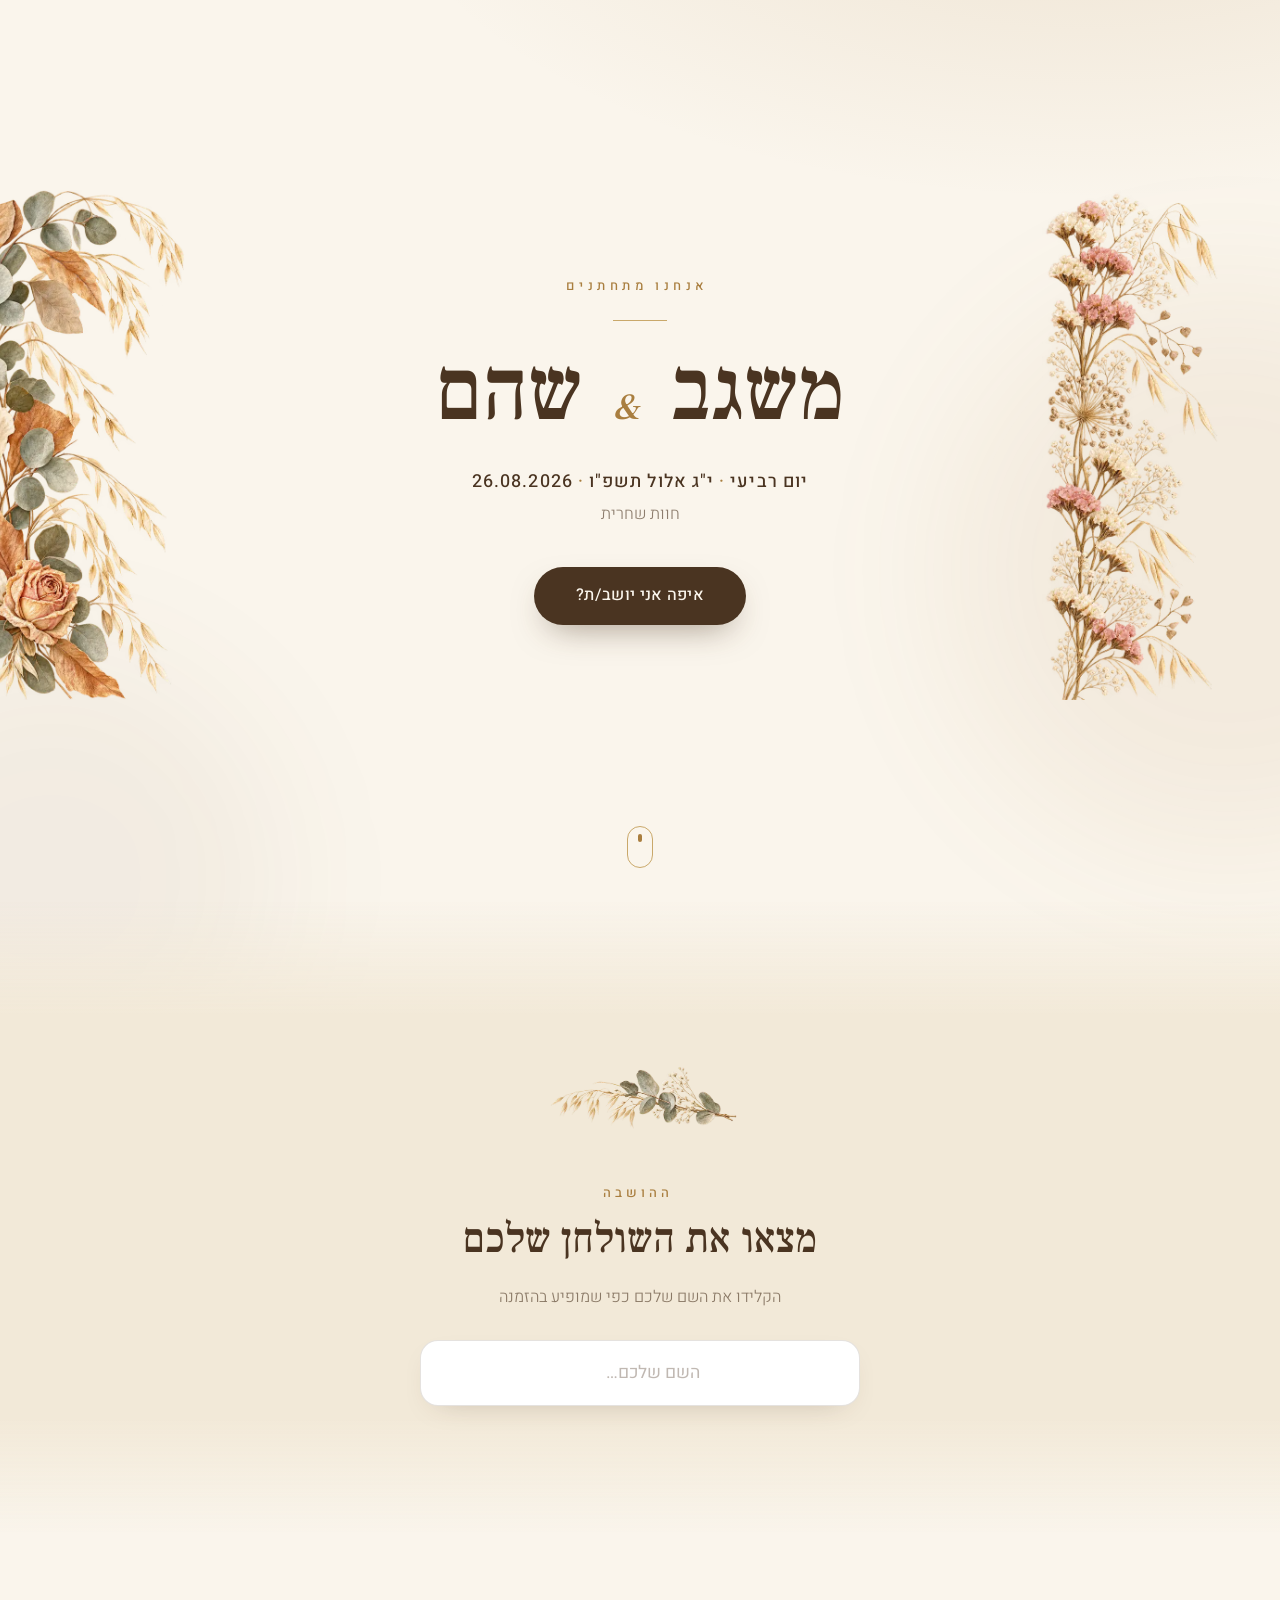
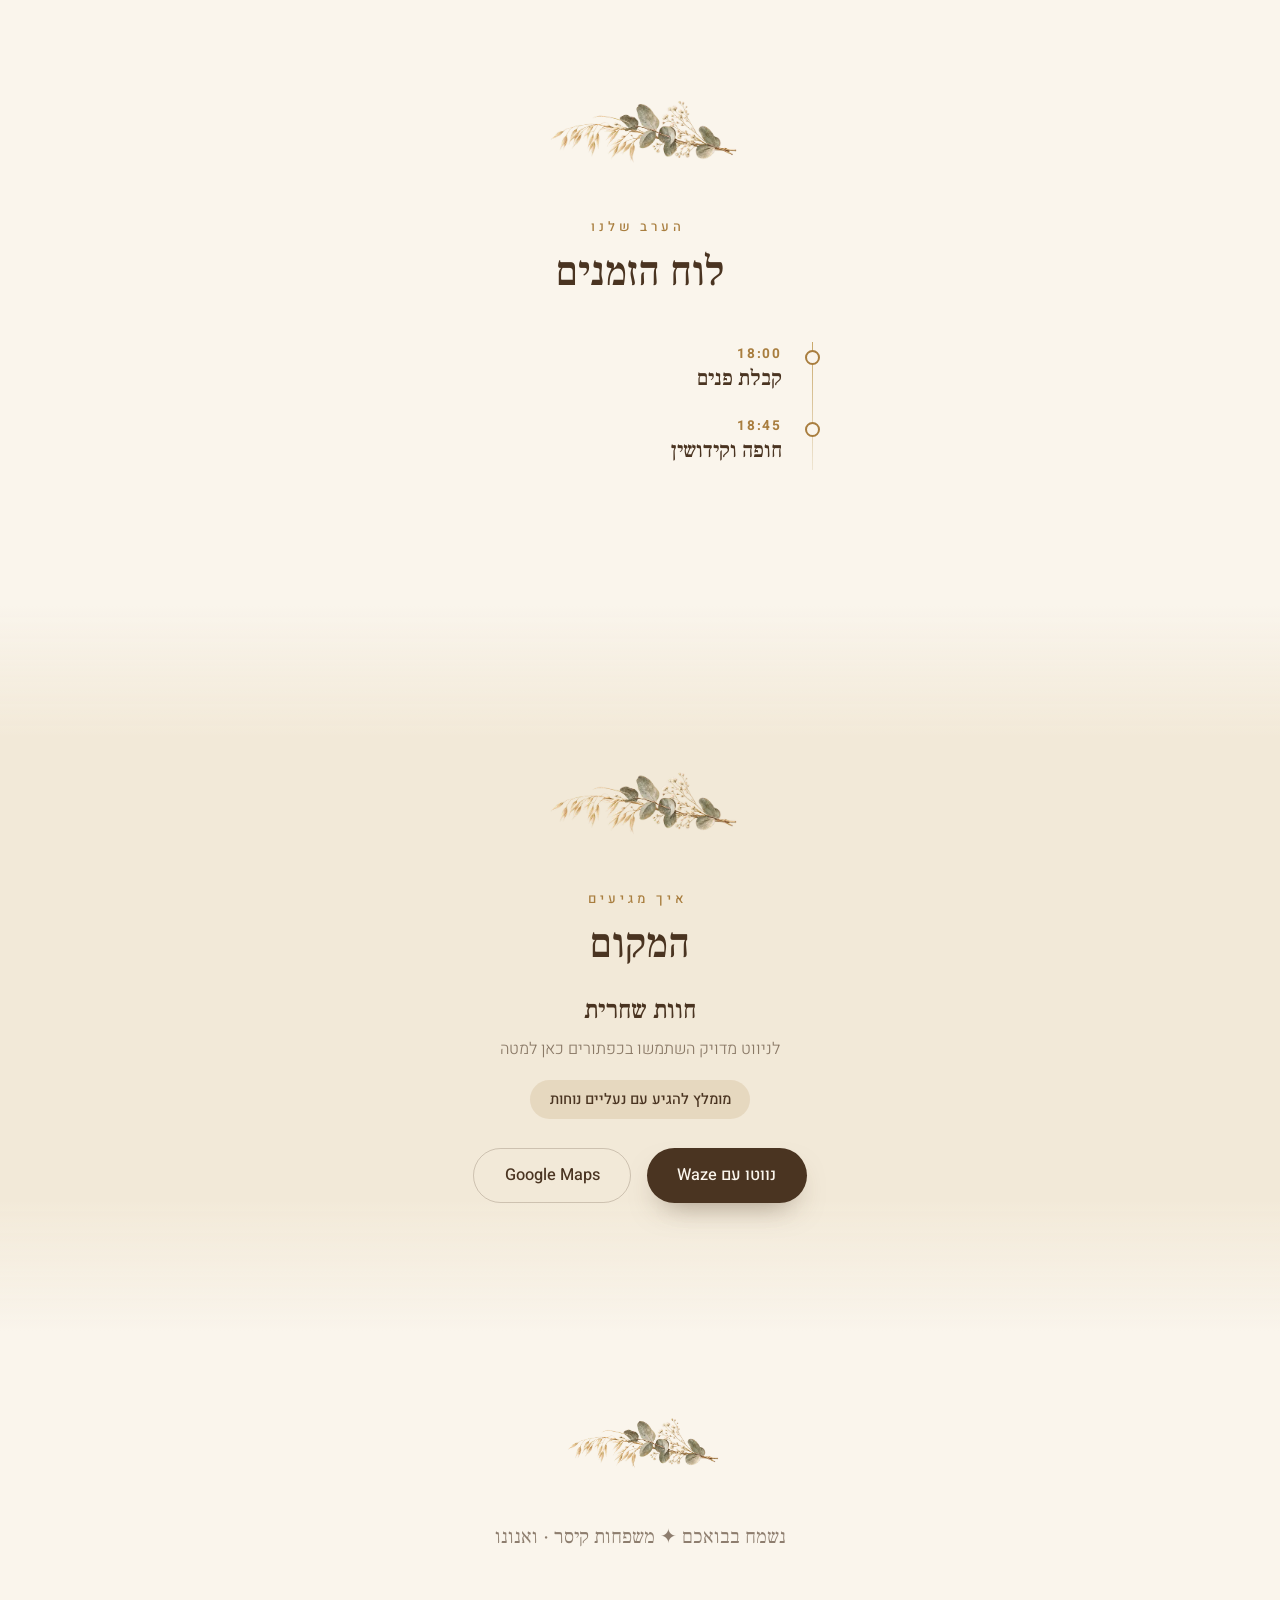
==== index.html @ 5991fcdd "real seating + zone reveal + morph transition + dropdown fix: index.html" ====
<!DOCTYPE html>
<html dir="rtl" lang="he">
<head>
  <meta charset="UTF-8" />
  <meta name="viewport" content="width=device-width, initial-scale=1.0" />
  <title>החתונה שלנו ✦ מצאו את השולחן שלכם</title>
  <meta name="description" content="כל פרטי האירוע — ואיפה אתם יושבים" />
  <meta name="robots" content="noindex" />
  <link rel="preconnect" href="https://fonts.googleapis.com" />
  <link rel="preconnect" href="https://fonts.gstatic.com" crossorigin />
  <link
    href="https://fonts.googleapis.com/css2?family=Frank+Ruhl+Libre:wght@400;500;700&family=Heebo:wght@300;400;500;700&display=swap"
    rel="stylesheet" />
  <link rel="stylesheet" href="styles.css?v=9" />
  <style>
    html, body { overflow-x: hidden; overflow-x: clip; }
    .flora{position:absolute;overflow:hidden;pointer-events:none;z-index:0;width:92px;height:390px;top:0;bottom:0;margin-top:auto;margin-bottom:auto}
    .flora--left{left:0}
    .flora--right{right:0}
    .flora img{position:absolute;top:0;width:250px;height:auto}
    .flora--left img{left:-30px}
    .flora--right img{left:0}
    @media(min-width:701px){
      .flora{width:238px;height:520px}
      
      .flora img{width:340px}
    }
  </style>
</head>
<body>

  <!-- ambient background ornaments -->
  <div class="bg-orn bg-orn--a" aria-hidden="true"></div>
  <div class="bg-orn bg-orn--b" aria-hidden="true"></div>

  <!-- ═══════════ HERO ═══════════ -->
  <header class="hero" id="hero">
    <div class="flora flora--left" aria-hidden="true"><img src="assets/side-left.webp" alt="" /></div>
    <div class="flora flora--right" aria-hidden="true"><img src="assets/side-right.webp" alt="" /></div>
    <p class="hero__overline reveal-load" data-stagger="0">אנחנו מתחתנים</p>
    <div class="hero__rule reveal-load" data-stagger="1" aria-hidden="true"></div>
    <h1 class="hero__names reveal-load" data-stagger="2">
      <span id="groom-name">—</span>
      <span class="hero__amp" aria-hidden="true">&amp;</span>
      <span id="bride-name">—</span>
    </h1>
    <p class="hero__date reveal-load" data-stagger="3" id="event-date">—</p>
    <p class="hero__venue-line reveal-load" data-stagger="4" id="hero-venue">—</p>
    <a class="hero__cta reveal-load" data-stagger="5" href="#finder">איפה אני יושב/ת?</a>
    <div class="hero__scroll reveal-load" data-stagger="6" aria-hidden="true">
      <span class="hero__scroll-dot"></span>
    </div>
  </header>

  <main>
    <!-- ═══════════ TABLE FINDER ═══════════ -->
    <section class="finder section" id="finder" aria-labelledby="finder-title">
      <div class="section__inner reveal">
        <img class="section__sprig" src="assets/sprig.webp" alt="" aria-hidden="true" />
        <p class="section__overline">ההושבה</p>
        <h2 class="section__title" id="finder-title">מצאו את השולחן שלכם</h2>
        <p class="finder__hint">הקלידו את השם שלכם כפי שמופיע בהזמנה</p>

        <div class="finder__box" id="finder-box">
          <div class="finder__input-wrap">
            <input
              id="guest-input"
              class="finder__input"
              type="text"
              inputmode="text"
              autocomplete="off"
              spellcheck="false"
              placeholder="השם שלכם…"
              aria-label="חיפוש שם אורח"
              aria-describedby="finder-title" />
            <button class="finder__clear" id="finder-clear" type="button" aria-label="נקו חיפוש" hidden>✕</button>
          </div>
          <ul class="finder__suggestions" id="suggestions" role="listbox" aria-label="הצעות"></ul>
        </div>

        <!-- result card -->
        <div class="result" id="result" hidden>
          <canvas class="result__confetti" id="confetti" aria-hidden="true"></canvas>
          <p class="result__greeting" id="result-name">—</p>
          <p class="result__label">השולחן שלכם</p>
          <p class="result__table" id="result-table">—</p>
          <p class="result__zone" id="result-zone">—</p>
          <button class="result__again" id="search-again" type="button">חיפוש נוסף</button>
        </div>

        <!-- no match card -->
        <div class="nomatch" id="nomatch" hidden>
          <p class="nomatch__title">לא מצאנו את השם 🤍</p>
          <p class="nomatch__text">
            נסו לבדוק את האיות, או פנו לעמדת הקבלה בכניסה — ישמחו לעזור לכם.
          </p>
          <button class="nomatch__again" id="nomatch-again" type="button">ננסה שוב</button>
        </div>
      </div>
    </section>

    <!-- ═══════════ SCHEDULE ═══════════ -->
    <section class="schedule section" id="schedule" aria-labelledby="schedule-title">
      <div class="section__inner reveal">
        <img class="section__sprig" src="assets/sprig.webp" alt="" aria-hidden="true" />
        <p class="section__overline">הערב שלנו</p>
        <h2 class="section__title" id="schedule-title">לוח הזמנים</h2>
        <ol class="timeline" id="timeline"><!-- filled by app.js --></ol>
      </div>
    </section>

    <!-- ═══════════ VENUE ═══════════ -->
    <section class="venue section" id="venue" aria-labelledby="venue-title">
      <div class="section__inner reveal">
        <img class="section__sprig" src="assets/sprig.webp" alt="" aria-hidden="true" />
        <p class="section__overline">איך מגיעים</p>
        <h2 class="section__title" id="venue-title">המקום</h2>
        <p class="venue__name" id="venue-name">—</p>
        <p class="venue__address" id="venue-address">—</p>
        <p class="venue__note" id="venue-note" hidden>—</p>
        <div class="venue__nav">
          <a class="venue__btn venue__btn--waze" id="waze-link" href="#" target="_blank" rel="noopener">
            נווטו עם Waze
          </a>
          <a class="venue__btn venue__btn--maps" id="maps-link" href="#" target="_blank" rel="noopener">
            Google Maps
          </a>
        </div>
      </div>
    </section>
  </main>

  <footer class="footer reveal">
    <img class="footer__sprig" src="assets/sprig.webp" alt="" aria-hidden="true" />
    <p class="footer__note" id="footer-note">—</p>
  </footer>

  <script src="event.js?v=9"></script>
  <script src="guests.js?v=9"></script>
  <script src="app.js?v=9"></script>
</body>
</html>
---- styles.css ----
/* ═══════════════════════════════════════════════════════════
   Wedding site — design system
   cream ground · forest ink · muted gold accent
   ═══════════════════════════════════════════════════════════ */

:root {
  /* palette — warm rustic, matched to the invitation (dried flowers / kraft) */
  --cream: #faf5ec;
  --cream-deep: #f2e9d8;
  --forest: #4a3421;
  --forest-soft: #63482e;
  --gold: #a97e3f;
  --gold-soft: #c9a86a;
  --gold-faint: rgba(169, 126, 63, 0.16);
  --ink-muted: rgba(74, 52, 33, 0.62);

  /* type */
  --font-display: "Frank Ruhl Libre", "David Libre", Georgia, "Times New Roman", serif;
  --font-body: "Heebo", "Segoe UI", "Arial Hebrew", Arial, sans-serif;
  --fs-hero: clamp(2.6rem, 11vw, 5.5rem);
  --fs-title: clamp(1.7rem, 6vw, 2.6rem);
  --fs-overline: 0.82rem;
  --fs-body: 1.02rem;
  --fs-table: clamp(4.2rem, 20vw, 7rem);

  /* rhythm */
  --space-section: clamp(4.5rem, 12vw, 8rem);
  --radius: 18px;

  /* motion */
  --ease-out: cubic-bezier(0.19, 1, 0.22, 1);
  --ease-spring: cubic-bezier(0.34, 1.56, 0.64, 1);
  --dur: 0.9s;
}

*,
*::before,
*::after { box-sizing: border-box; }

html { scroll-behavior: smooth; overflow-x: hidden; overflow-x: clip; }

body {
  margin: 0;
  background:
    radial-gradient(1200px 600px at 85% -5%, var(--gold-faint), transparent 60%),
    var(--cream);
  color: var(--forest);
  font-family: var(--font-body);
  font-size: var(--fs-body);
  font-weight: 400;
  line-height: 1.7;
  overflow-x: hidden;
  -webkit-font-smoothing: antialiased;
}

/* ── ambient ornaments ─────────────────────────────────── */
.bg-orn {
  position: fixed;
  border-radius: 50%;
  filter: blur(70px);
  opacity: 0.5;
  pointer-events: none;
  z-index: 0;
}
.bg-orn--a {
  width: 44vw; height: 44vw;
  inset-inline-start: -18vw;
  top: 32vh;
  background: var(--gold-faint);
}
.bg-orn--b {
  width: 36vw; height: 36vw;
  inset-inline-end: -14vw;
  top: 72vh;
  background: rgba(99, 72, 46, 0.10);
}

/* ═══════════ BOTANICALS ═══════════ */
/* side flora — clipped wrappers, cannot overflow the viewport */
.flora {
  position: absolute;
  overflow: hidden;
  pointer-events: none;
  user-select: none;
  z-index: 0;
  width: 92px;
  height: 390px;
  top: 0;
  bottom: 0;
  margin-top: auto;
  margin-bottom: auto;
}
.flora--left  { left: 0; }
.flora--right { right: 0; }
.flora img { position: absolute; top: 0; width: 250px; height: auto; }
.flora--left img  { left: -30px; }
.flora--right img { left: 0; }
@media (min-width: 701px) {
  .flora { width: 238px; height: 520px; }
  
  .flora img { width: 340px; }
}
.hero > *:not(.flora):not(.hero__scroll) { position: relative; z-index: 1; }
.hero__scroll { z-index: 1; }
@media (max-width: 700px) {
  .hero { padding-inline: 2.6rem; }
  .hero__date { line-height: 1.7; }
}

.section__sprig {
  display: block;
  width: clamp(150px, 32vw, 210px);
  margin: 0 auto 0.9rem;
  pointer-events: none;
  user-select: none;
}

.footer__sprig {
  display: block;
  width: 170px;
  margin: 0 auto 1.2rem;
  pointer-events: none;
}

/* ═══════════ HERO ═══════════ */
.hero {
  position: relative;
  min-height: 100vh;
  min-height: 100svh;
  display: flex;
  flex-direction: column;
  align-items: center;
  justify-content: center;
  text-align: center;
  padding-block: 4rem;
  padding-inline: 1.4rem;
  z-index: 1;
}

.hero__overline {
  margin: 0;
  font-size: var(--fs-overline);
  font-weight: 500;
  letter-spacing: 0.35em;
  margin-inline-end: -0.35em; /* balance tracking */
  text-transform: uppercase;
  color: var(--gold);
}

.hero__rule {
  width: 54px;
  height: 1px;
  background: var(--gold-soft);
  margin-block: 1.4rem;
}

.hero__names {
  margin: 0;
  font-family: var(--font-display);
  font-weight: 500;
  font-size: var(--fs-hero);
  line-height: 1.12;
  display: flex;
  flex-direction: column;
  align-items: center;
  gap: 0.05em;
}

.hero__amp {
  font-family: var(--font-display);
  font-style: italic;
  font-size: 0.42em;
  color: var(--gold);
}

.hero__date {
  margin: 1.6rem 0 0.2rem;
  font-size: 1.12rem;
  font-weight: 500;
  letter-spacing: 0.06em;
}
.hero__date .date-part { display: block; }
.hero__date .date-sep { display: none; }
@media (min-width: 701px) {
  .hero__date .date-part { display: inline; }
  .hero__date .date-sep { display: inline; color: var(--gold); }
}

.hero__venue-line {
  margin: 0;
  color: var(--ink-muted);
  font-weight: 300;
}

.hero__cta {
  margin-top: 2.4rem;
  display: inline-block;
  padding: 0.95rem 2.6rem;
  border-radius: 999px;
  background: var(--forest);
  color: var(--cream);
  text-decoration: none;
  font-weight: 500;
  letter-spacing: 0.02em;
  box-shadow: 0 14px 34px -14px rgba(74, 52, 33, 0.55);
  transition: transform 0.35s var(--ease-spring), box-shadow 0.35s ease, background 0.35s ease;
}
.hero__cta:hover,
.hero__cta:focus-visible {
  transform: translateY(-3px);
  background: var(--forest-soft);
  box-shadow: 0 20px 40px -14px rgba(74, 52, 33, 0.6);
}
.hero__cta:active { transform: translateY(-1px) scale(0.98); }

.hero__scroll {
  position: absolute;
  bottom: 2rem;
  inset-inline-start: 50%;
  translate: -50% 0;
  width: 26px; height: 42px;
  border: 1.5px solid var(--gold-soft);
  border-radius: 14px;
  display: flex;
  justify-content: center;
  padding-top: 7px;
}
[dir="rtl"] .hero__scroll { translate: 50% 0; }
.hero__scroll-dot {
  width: 4px; height: 8px;
  border-radius: 4px;
  background: var(--gold);
  animation: scrollDot 1.8s var(--ease-out) infinite;
}
@keyframes scrollDot {
  0%   { transform: translateY(0);    opacity: 1; }
  70%  { transform: translateY(14px); opacity: 0; }
  100% { transform: translateY(0);    opacity: 0; }
}

/* ═══════════ SECTIONS ═══════════ */
.section {
  position: relative;
  padding-block: var(--space-section);
  padding-inline: 1.4rem;
  z-index: 1;
}
.section__inner {
  max-width: 620px;
  margin-inline: auto;
  text-align: center;
}
.section__overline {
  margin: 0 0 0.5rem;
  font-size: var(--fs-overline);
  font-weight: 500;
  letter-spacing: 0.3em;
  margin-inline-end: -0.3em;
  color: var(--gold);
}
.section__title {
  margin: 0 0 1.2rem;
  font-family: var(--font-display);
  font-weight: 500;
  font-size: var(--fs-title);
  line-height: 1.25;
}

/* ═══════════ FINDER ═══════════ */
.finder { background: linear-gradient(180deg, transparent, var(--cream-deep) 18%, var(--cream-deep) 82%, transparent); }

.finder__hint {
  margin: 0 0 1.8rem;
  color: var(--ink-muted);
  font-weight: 300;
}

.finder__box { position: relative; max-width: 440px; margin-inline: auto; }

.finder__input-wrap { position: relative; }

.finder__input {
  width: 100%;
  padding: 1.05rem 1.4rem;
  padding-inline-end: 3rem;
  font: inherit;
  font-size: 1.1rem;
  text-align: center;
  color: var(--forest);
  background: #fff;
  border: 1.5px solid rgba(74, 52, 33, 0.14);
  border-radius: var(--radius);
  outline: none;
  box-shadow: 0 10px 30px -18px rgba(74, 52, 33, 0.35);
  transition: border-color 0.3s ease, box-shadow 0.3s ease, transform 0.3s var(--ease-spring);
}
.finder__input::placeholder { color: rgba(74, 52, 33, 0.35); }
.finder__input:focus {
  border-color: var(--gold);
  box-shadow: 0 0 0 4px var(--gold-faint), 0 14px 34px -18px rgba(74, 52, 33, 0.4);
  transform: translateY(-2px);
}

.finder__clear {
  position: absolute;
  inset-inline-end: 0.9rem;
  top: 50%;
  translate: 0 -50%;
  border: none;
  background: none;
  font-size: 1rem;
  color: var(--ink-muted);
  cursor: pointer;
  padding: 0.4rem;
  border-radius: 50%;
  transition: color 0.2s ease, transform 0.2s var(--ease-spring);
}
.finder__clear:hover { color: var(--forest); transform: scale(1.15); }

.finder__suggestions {
  list-style: none;
  margin: 0.6rem 0 0;
  padding: 0;
  text-align: start;
  background: #fff;
  border-radius: var(--radius);
  border: 1px solid rgba(74, 52, 33, 0.1);
  box-shadow: 0 24px 50px -22px rgba(74, 52, 33, 0.45);
  overflow: hidden;
  position: absolute;
  inset-inline: 0;
  z-index: 5;
  opacity: 0;
  transform: translateY(-6px);
  pointer-events: none;
  transition: opacity 0.25s ease, transform 0.25s var(--ease-out);
}
.finder__suggestions.is-open {
  opacity: 1;
  transform: translateY(0);
  pointer-events: auto;
}
.finder__suggestions li {
  display: flex;
  align-items: center;
  justify-content: space-between;
  gap: 1rem;
  padding: 0.85rem 1.3rem;
  cursor: pointer;
  min-height: 44px;
  transition: background 0.18s ease;
}
.finder__suggestions li + li { border-top: 1px solid rgba(74, 52, 33, 0.07); }
.finder__suggestions li:hover,
.finder__suggestions li.is-active { background: var(--gold-faint); }
.finder__suggestions .sug-table {
  font-size: 0.82rem;
  color: var(--gold);
  font-weight: 500;
  white-space: nowrap;
}

/* ── result card ── */
.result {
  position: relative;
  margin: 2.2rem auto 0;
  max-width: 440px;
  padding: 2.4rem 1.8rem 2.1rem;
  background: #fff;
  border-radius: calc(var(--radius) + 6px);
  border: 1px solid rgba(176, 141, 67, 0.35);
  box-shadow: 0 30px 60px -26px rgba(74, 52, 33, 0.5);
  overflow: hidden;
}
.result.is-in { animation: cardIn 0.7s var(--ease-spring) both; }
@keyframes cardIn {
  from { opacity: 0; transform: translateY(26px) scale(0.94); }
  to   { opacity: 1; transform: translateY(0) scale(1); }
}

.result__confetti {
  position: absolute;
  inset: 0;
  width: 100%;
  height: 100%;
  pointer-events: none;
}

.result__greeting {
  margin: 0;
  font-size: 1.15rem;
  font-weight: 500;
}
.result__label {
  margin: 1.1rem 0 0;
  font-size: var(--fs-overline);
  letter-spacing: 0.3em;
  margin-inline-end: -0.3em;
  color: var(--gold);
  font-weight: 500;
}
.result__table {
  margin: 0;
  font-family: var(--font-display);
  font-weight: 700;
  font-size: var(--fs-table);
  line-height: 1.05;
  color: var(--forest);
}
.result.is-in .result__table { animation: tablePop 0.8s 0.25s var(--ease-spring) both; }
@keyframes tablePop {
  0%   { opacity: 0; transform: scale(0.4); }
  100% { opacity: 1; transform: scale(1); }
}

.result__again,
.nomatch__again {
  margin-top: 1.4rem;
  border: 1.5px solid rgba(74, 52, 33, 0.2);
  background: none;
  color: var(--forest);
  font: inherit;
  font-weight: 500;
  padding: 0.65rem 1.8rem;
  border-radius: 999px;
  cursor: pointer;
  min-height: 44px;
  transition: border-color 0.25s ease, background 0.25s ease, transform 0.25s var(--ease-spring);
}
.result__again:hover,
.nomatch__again:hover {
  border-color: var(--gold);
  background: var(--gold-faint);
  transform: translateY(-2px);
}

/* ── no match ── */
.nomatch {
  margin: 2.2rem auto 0;
  max-width: 440px;
  padding: 2rem 1.8rem;
  background: #fff;
  border-radius: calc(var(--radius) + 6px);
  border: 1px solid rgba(74, 52, 33, 0.1);
  box-shadow: 0 24px 50px -24px rgba(74, 52, 33, 0.4);
}
.nomatch.is-in { animation: cardIn 0.6s var(--ease-out) both; }
.nomatch__title { margin: 0; font-weight: 500; font-size: 1.15rem; }
.nomatch__text { margin: 0.6rem 0 0; color: var(--ink-muted); font-weight: 300; }

/* ═══════════ TIMELINE ═══════════ */
.timeline {
  list-style: none;
  margin: 2.2rem 0 0;
  padding: 0;
  position: relative;
  text-align: start;
  max-width: 360px;
  margin-inline: auto;
}
.timeline::before {
  content: "";
  position: absolute;
  inset-block: 8px;
  inset-inline-start: 7px;
  width: 1.5px;
  background: linear-gradient(var(--gold-soft), rgba(176, 141, 67, 0.15));
}
.timeline li {
  position: relative;
  padding-inline-start: 2.4rem;
  padding-block: 0.9rem;
}
.timeline li::before {
  content: "";
  position: absolute;
  inset-inline-start: 0;
  top: 1.05rem;
  width: 15px; height: 15px;
  border-radius: 50%;
  background: var(--cream);
  border: 2px solid var(--gold);
}
.timeline .tl-time {
  display: block;
  font-size: 0.85rem;
  font-weight: 700;
  letter-spacing: 0.12em;
  color: var(--gold);
  direction: ltr;
  text-align: right;
  unicode-bidi: embed;
  line-height: 1;
  margin-bottom: 0.3rem;
}
.timeline .tl-label {
  display: block;
  font-family: var(--font-display);
  font-size: 1.35rem;
  font-weight: 500;
  line-height: 1.15;
}

/* ═══════════ VENUE ═══════════ */
.venue { background: linear-gradient(180deg, transparent, var(--cream-deep) 18%, var(--cream-deep) 82%, transparent); }

.venue__name {
  margin: 0.4rem 0 0;
  font-family: var(--font-display);
  font-size: 1.6rem;
  font-weight: 500;
}
.venue__address { margin: 0.2rem 0 0; color: var(--ink-muted); font-weight: 300; }
.venue__note {
  margin: 1rem auto 0;
  display: inline-block;
  padding: 0.45rem 1.2rem;
  border-radius: 999px;
  background: var(--gold-faint);
  color: var(--forest);
  font-size: 0.92rem;
  font-weight: 500;
}

.venue__nav {
  margin-top: 1.8rem;
  display: flex;
  flex-wrap: wrap;
  gap: 0.8rem;
  justify-content: center;
}
.venue__btn {
  display: inline-flex;
  align-items: center;
  justify-content: center;
  min-height: 48px;
  padding: 0.8rem 1.9rem;
  border-radius: 999px;
  text-decoration: none;
  font-weight: 500;
  transition: transform 0.3s var(--ease-spring), box-shadow 0.3s ease, background 0.3s ease;
}
.venue__btn--waze {
  background: var(--forest);
  color: var(--cream);
  box-shadow: 0 14px 30px -14px rgba(74, 52, 33, 0.55);
}
.venue__btn--waze:hover { background: var(--forest-soft); transform: translateY(-3px); }
.venue__btn--maps {
  border: 1.5px solid rgba(74, 52, 33, 0.22);
  color: var(--forest);
  background: none;
}
.venue__btn--maps:hover { border-color: var(--gold); background: var(--gold-faint); transform: translateY(-3px); }

/* ═══════════ FOOTER ═══════════ */
.footer {
  text-align: center;
  padding: 3.5rem 1.4rem 4rem;
  position: relative;
  z-index: 1;
}
.footer__rule {
  width: 54px; height: 1px;
  background: var(--gold-soft);
  margin: 0 auto 1.4rem;
}
.footer__note {
  margin: 0;
  font-family: var(--font-display);
  font-size: 1.25rem;
  color: var(--ink-muted);
}

/* ═══════════ MOTION — load + scroll reveals ═══════════ */
.reveal-load {
  opacity: 0;
  transform: translateY(22px);
  animation: revealUp var(--dur) var(--ease-out) forwards;
  animation-delay: calc(0.12s * var(--stagger, 0) + 0.15s);
}
.reveal-load[data-stagger="0"] { --stagger: 0; }
.reveal-load[data-stagger="1"] { --stagger: 1; }
.reveal-load[data-stagger="2"] { --stagger: 2; }
.reveal-load[data-stagger="3"] { --stagger: 3; }
.reveal-load[data-stagger="4"] { --stagger: 4; }
.reveal-load[data-stagger="5"] { --stagger: 5; }
.reveal-load[data-stagger="6"] { --stagger: 6; }
@keyframes revealUp {
  to { opacity: 1; transform: translateY(0); }
}

.reveal {
  opacity: 0;
  transform: translateY(30px);
  transition: opacity 0.9s var(--ease-out), transform 0.9s var(--ease-out);
}
.reveal.is-visible {
  opacity: 1;
  transform: translateY(0);
}

/* ═══════════ REDUCED MOTION ═══════════ */
@media (prefers-reduced-motion: reduce) {
  html { scroll-behavior: auto; }
  .reveal-load,
  .reveal {
    opacity: 1 !important;
    transform: none !important;
    animation: none !important;
    transition: none !important;
  }
  .result.is-in,
  .result.is-in .result__table,
  .nomatch.is-in { animation: none !important; }
  .hero__scroll-dot { animation: none; }
  .hero__botanical { animation: none !important; }
  * { transition-duration: 0.01ms !important; }
}

/* ═══════════ WIDER SCREENS ═══════════ */
@media (min-width: 700px) {
  .hero__names { flex-direction: row; gap: 0.35em; align-items: baseline; }
  .venue__nav { gap: 1rem; }
}
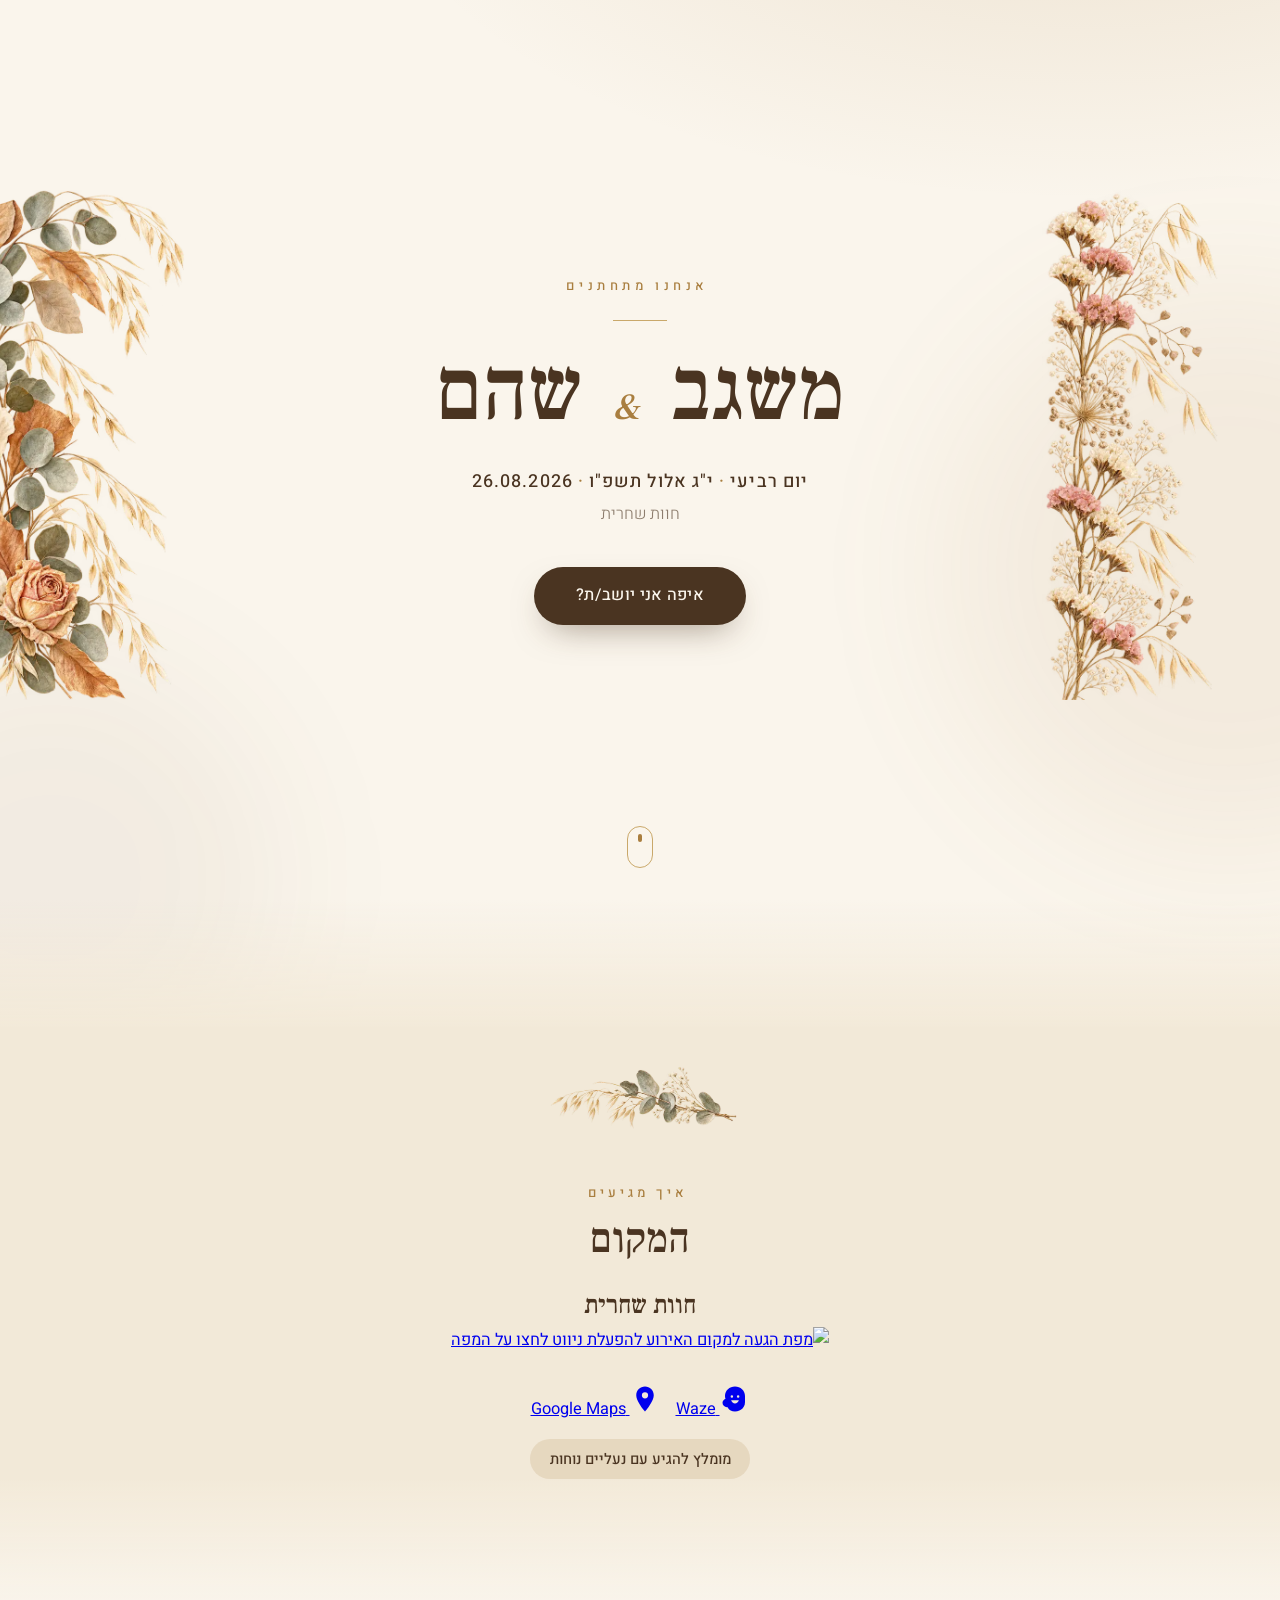
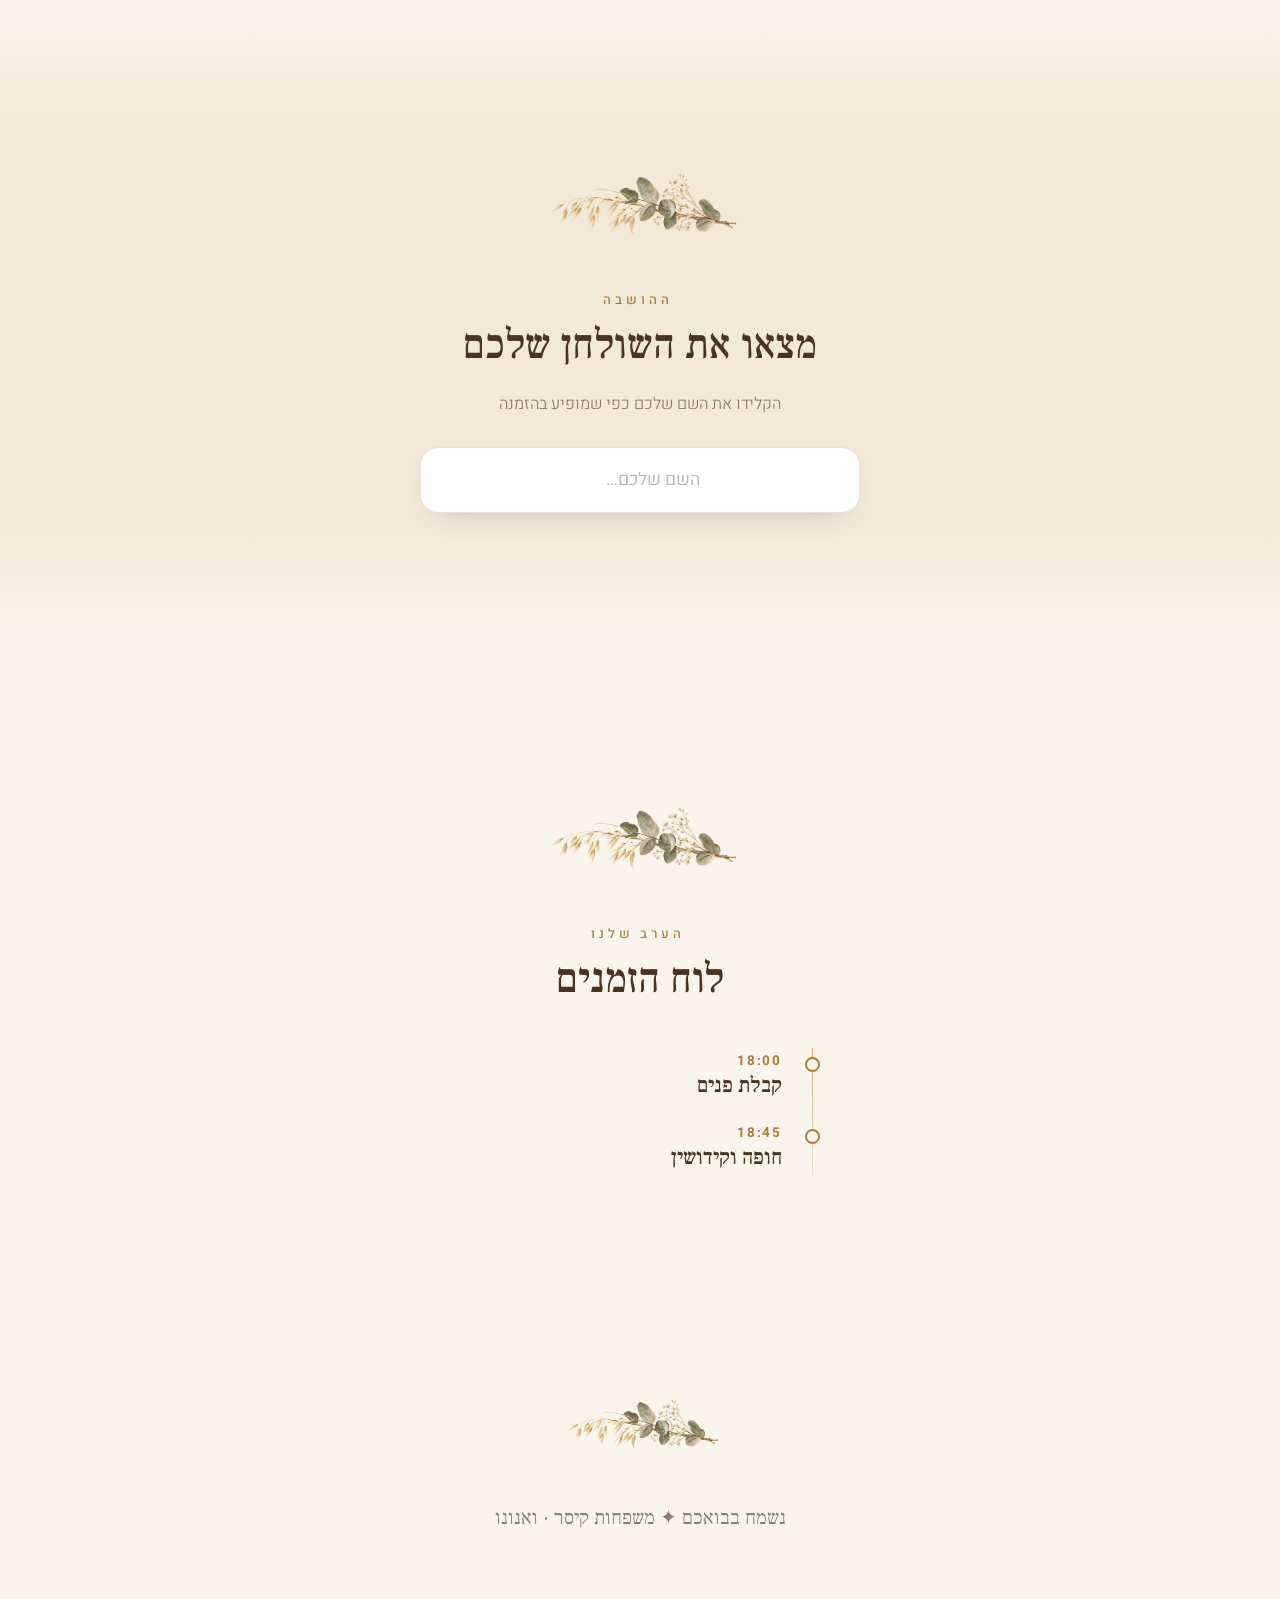
==== commit cb435930: "venue-first layout, map card, square nav tiles: index.html" ====
--- a/index.html
+++ b/index.html
@@ -11,7 +11,7 @@
   <link
     href="https://fonts.googleapis.com/css2?family=Frank+Ruhl+Libre:wght@400;500;700&family=Heebo:wght@300;400;500;700&display=swap"
     rel="stylesheet" />
-  <link rel="stylesheet" href="styles.css?v=9" />
+  <link rel="stylesheet" href="styles.css?v=10" />
   <style>
     html, body { overflow-x: hidden; overflow-x: clip; }
     .flora{position:absolute;overflow:hidden;pointer-events:none;z-index:0;width:92px;height:390px;top:0;bottom:0;margin-top:auto;margin-bottom:auto}
@@ -53,6 +53,31 @@
   </header>
 
   <main>
+    <!-- ═══════════ VENUE ═══════════ -->
+    <section class="venue section" id="venue" aria-labelledby="venue-title">
+      <div class="section__inner reveal">
+        <img class="section__sprig" src="assets/sprig.webp" alt="" aria-hidden="true" />
+        <p class="section__overline">איך מגיעים</p>
+        <h2 class="section__title" id="venue-title">המקום</h2>
+        <p class="venue__name" id="venue-name">—</p>
+        <a class="venue__map" id="map-link" href="#" target="_blank" rel="noopener" aria-label="פתחו ניווט למקום">
+          <img src="assets/map.webp" alt="מפת הגעה למקום האירוע" loading="lazy" />
+          <span class="venue__map-hint">להפעלת ניווט לחצו על המפה</span>
+        </a>
+        <div class="venue__nav">
+          <a class="venue__tile" id="waze-link" href="#" target="_blank" rel="noopener">
+            <svg viewBox="0 0 24 24" width="30" height="30" aria-hidden="true"><path fill="currentColor" d="M12 2C7.6 2 4 5.3 4 9.5c0 .8.1 1.5.4 2.2C3 12.3 2 13.6 2 15c0 1.9 1.6 3.5 3.5 3.5h.6c.8 2 2.8 3.5 5.9 3.5 4.4 0 8-3.3 8-7.5v-5C20 5.3 16.4 2 12 2zm-2.5 7a1 1 0 110 2 1 1 0 010-2zm5 0a1 1 0 110 2 1 1 0 010-2zm-5.6 4h6.2c-.5 1.5-1.7 2.5-3.1 2.5s-2.6-1-3.1-2.5z"/></svg>
+            <span>Waze</span>
+          </a>
+          <a class="venue__tile" id="maps-link" href="#" target="_blank" rel="noopener">
+            <svg viewBox="0 0 24 24" width="30" height="30" aria-hidden="true"><path fill="currentColor" d="M12 2C8.1 2 5 5.1 5 9c0 5.2 7 13 7 13s7-7.8 7-13c0-3.9-3.1-7-7-7zm0 9.5A2.5 2.5 0 1112 6.5a2.5 2.5 0 010 5z"/></svg>
+            <span>Google Maps</span>
+          </a>
+        </div>
+        <p class="venue__note" id="venue-note" hidden>—</p>
+      </div>
+    </section>
+
     <!-- ═══════════ TABLE FINDER ═══════════ -->
     <section class="finder section" id="finder" aria-labelledby="finder-title">
       <div class="section__inner reveal">
@@ -109,25 +134,6 @@
       </div>
     </section>
 
-    <!-- ═══════════ VENUE ═══════════ -->
-    <section class="venue section" id="venue" aria-labelledby="venue-title">
-      <div class="section__inner reveal">
-        <img class="section__sprig" src="assets/sprig.webp" alt="" aria-hidden="true" />
-        <p class="section__overline">איך מגיעים</p>
-        <h2 class="section__title" id="venue-title">המקום</h2>
-        <p class="venue__name" id="venue-name">—</p>
-        <p class="venue__address" id="venue-address">—</p>
-        <p class="venue__note" id="venue-note" hidden>—</p>
-        <div class="venue__nav">
-          <a class="venue__btn venue__btn--waze" id="waze-link" href="#" target="_blank" rel="noopener">
-            נווטו עם Waze
-          </a>
-          <a class="venue__btn venue__btn--maps" id="maps-link" href="#" target="_blank" rel="noopener">
-            Google Maps
-          </a>
-        </div>
-      </div>
-    </section>
   </main>
 
   <footer class="footer reveal">
--- a/styles.css
+++ b/styles.css
@@ -267,7 +267,7 @@
 }
 
 /* ═══════════ FINDER ═══════════ */
-.finder { background: linear-gradient(180deg, transparent, var(--cream-deep) 18%, var(--cream-deep) 82%, transparent); }
+.finder { background: linear-gradient(180deg, transparent, var(--cream-deep) 18%, var(--cream-deep) 82%, transparent); z-index: 2; }
 
 .finder__hint {
   margin: 0 0 1.8rem;
@@ -434,6 +434,39 @@
   transform: translateY(-2px);
 }
 
+
+.result__zone {
+  margin: 0.3rem 0 0;
+  font-size: 1.05rem;
+  font-weight: 500;
+  color: var(--gold);
+  letter-spacing: 0.04em;
+}
+.result__table--text {
+  font-size: clamp(2rem, 9vw, 3.2rem);
+  line-height: 1.2;
+  padding-block: 0.4rem;
+}
+
+/* shared-element morph: search box ⇄ result cards */
+#finder-box { view-transition-name: finder-card; }
+#result     { view-transition-name: finder-card; }
+#nomatch    { view-transition-name: finder-card; }
+::view-transition-group(finder-card) {
+  animation-duration: 0.5s;
+  animation-timing-function: cubic-bezier(0.22, 1, 0.36, 1);
+}
+::view-transition-old(finder-card),
+::view-transition-new(finder-card) {
+  height: 100%;
+  overflow: hidden;
+}
+@media (prefers-reduced-motion: reduce) {
+  ::view-transition-group(finder-card),
+  ::view-transition-old(finder-card),
+  ::view-transition-new(finder-card) { animation: none !important; }
+}
+
 /* ── no match ── */
 .nomatch {
   margin: 2.2rem auto 0;
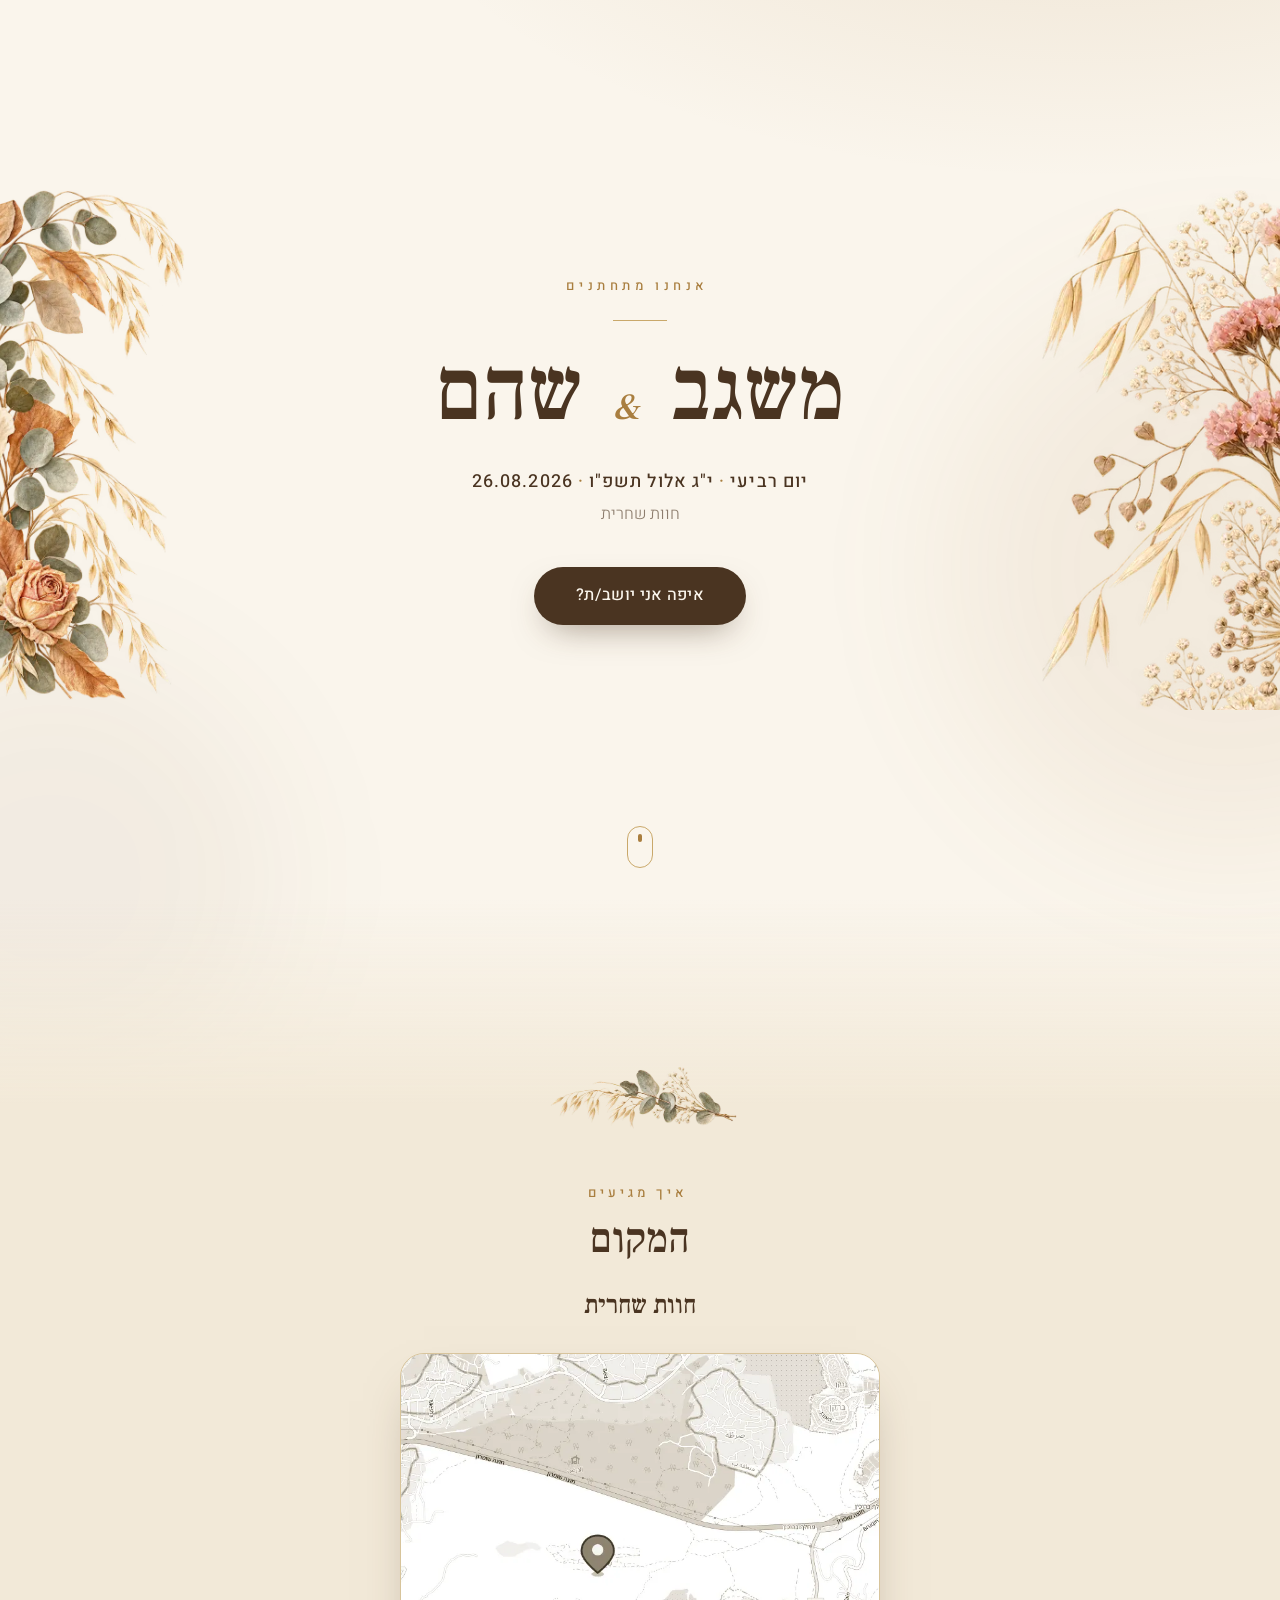
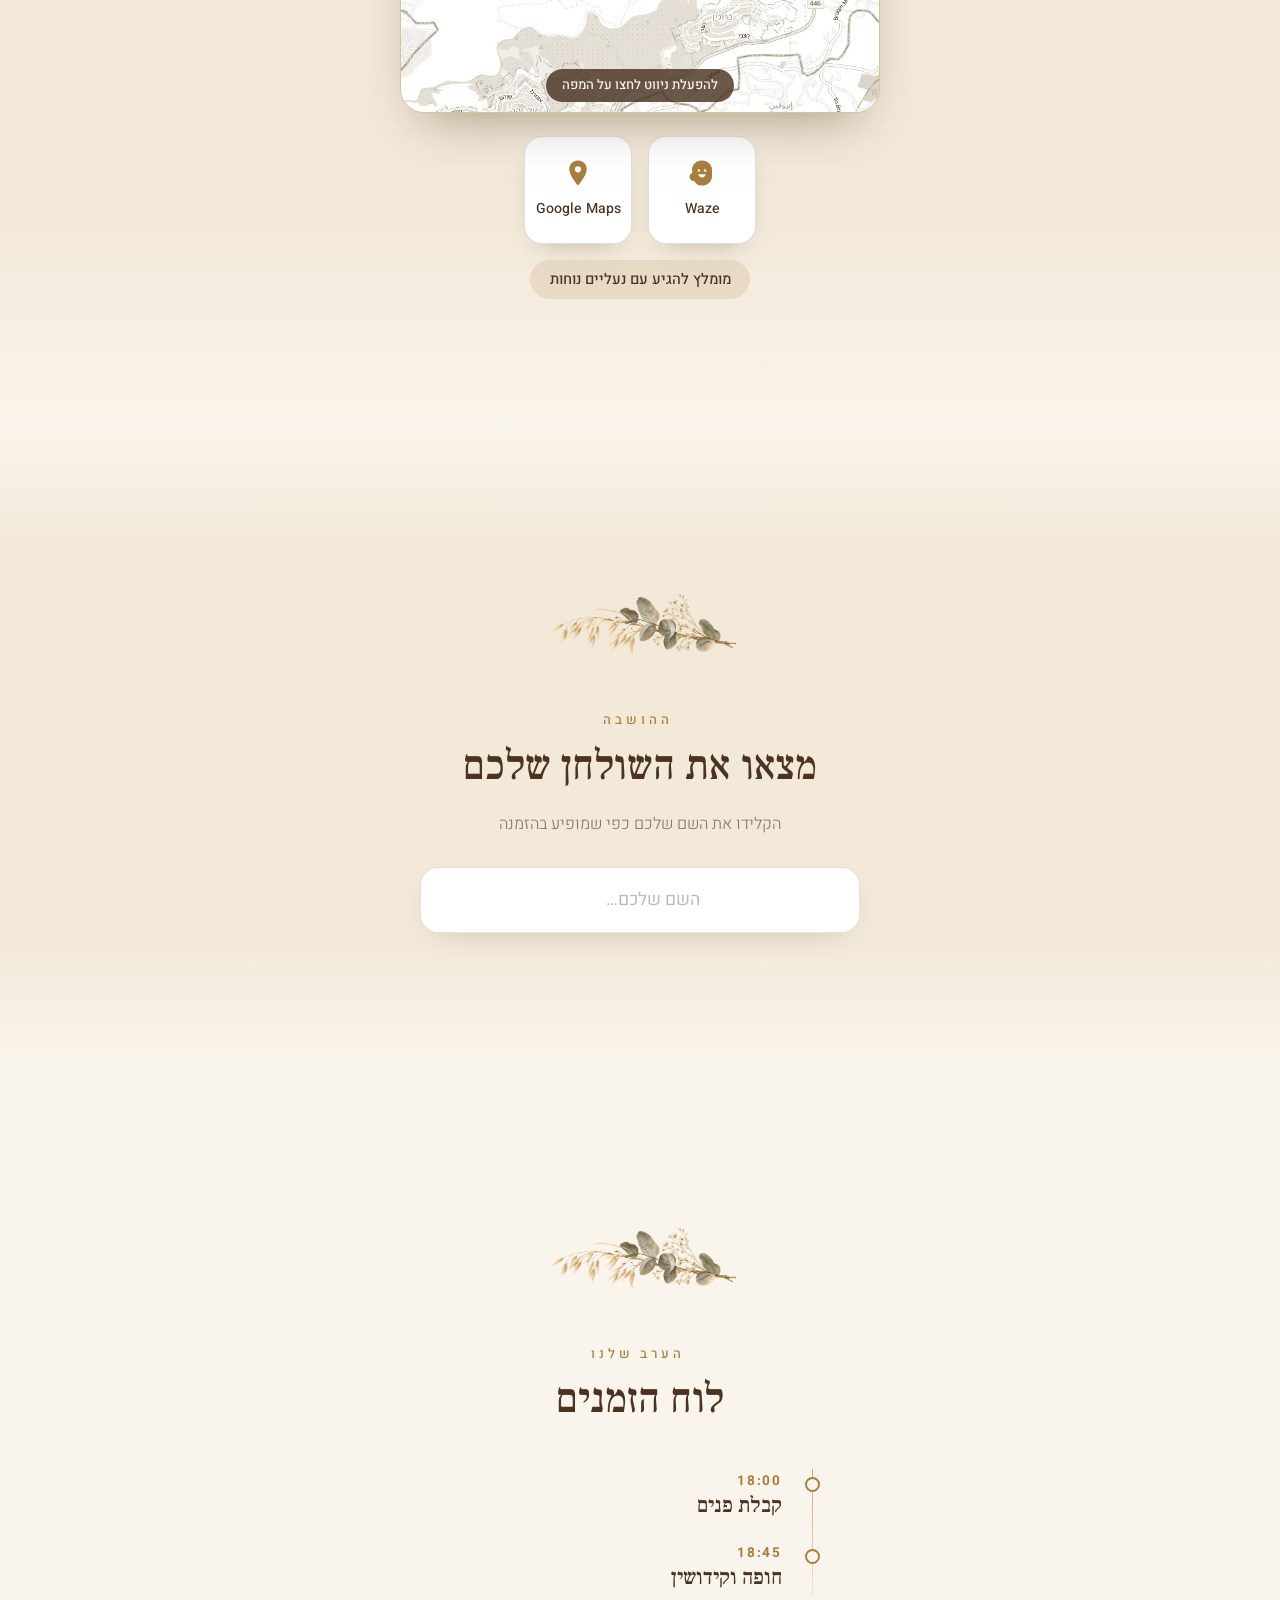
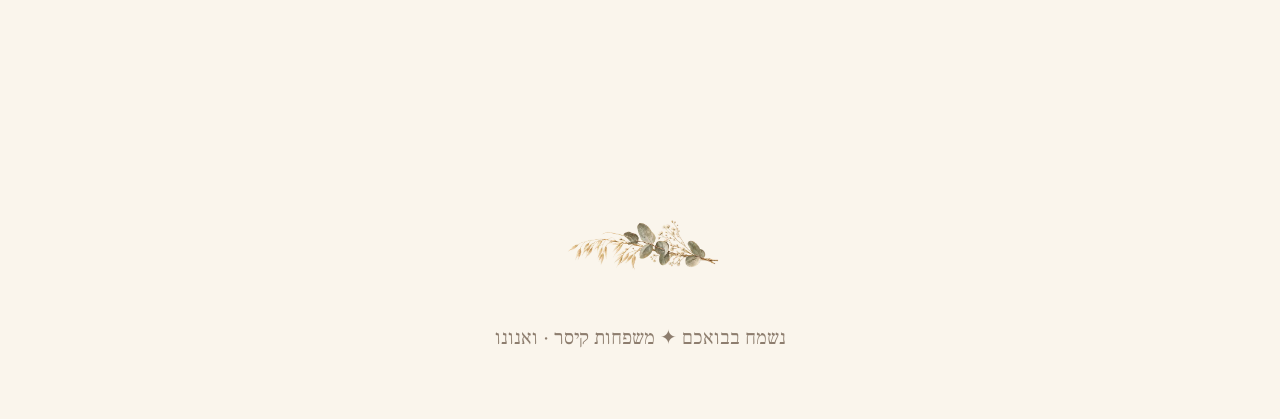
==== commit e4dd2193: "cache-bust guests to v11" ====
--- a/index.html
+++ b/index.html
@@ -142,7 +142,7 @@
   </footer>
 
   <script src="event.js?v=9"></script>
-  <script src="guests.js?v=9"></script>
+  <script src="guests.js?v=11"></script>
   <script src="app.js?v=9"></script>
 </body>
 </html>
--- a/styles.css
+++ b/styles.css
@@ -555,36 +555,67 @@
   font-weight: 500;
 }
 
+.venue__map {
+  display: block;
+  position: relative;
+  margin: 1.6rem auto 0;
+  max-width: 480px;
+  border-radius: calc(var(--radius) + 6px);
+  overflow: hidden;
+  border: 1px solid rgba(176, 141, 67, 0.4);
+  box-shadow: 0 24px 50px -24px rgba(74, 52, 33, 0.5);
+  transition: transform 0.3s var(--ease-spring), box-shadow 0.3s ease;
+}
+.venue__map:hover { transform: translateY(-3px); box-shadow: 0 30px 60px -24px rgba(74, 52, 33, 0.55); }
+.venue__map img { display: block; width: 100%; aspect-ratio: 4 / 3; object-fit: cover; }
+.venue__map-hint {
+  position: absolute;
+  bottom: 10px;
+  inset-inline-start: 50%;
+  translate: -50% 0;
+  white-space: nowrap;
+  background: rgba(74, 52, 33, 0.82);
+  color: var(--cream);
+  font-size: 0.82rem;
+  font-weight: 500;
+  padding: 0.35rem 1rem;
+  border-radius: 999px;
+}
+[dir="rtl"] .venue__map-hint { translate: 50% 0; }
+
 .venue__nav {
-  margin-top: 1.8rem;
+  margin-top: 1.4rem;
   display: flex;
-  flex-wrap: wrap;
-  gap: 0.8rem;
+  gap: 0.9rem;
   justify-content: center;
 }
-.venue__btn {
-  display: inline-flex;
+.venue__tile {
+  width: 108px;
+  height: 108px;
+  display: flex;
+  flex-direction: column;
   align-items: center;
   justify-content: center;
-  min-height: 48px;
-  padding: 0.8rem 1.9rem;
-  border-radius: 999px;
+  gap: 0.55rem;
+  border-radius: var(--radius);
+  background: #fff;
+  border: 1.5px solid rgba(74, 52, 33, 0.16);
+  color: var(--forest);
   text-decoration: none;
   font-weight: 500;
-  transition: transform 0.3s var(--ease-spring), box-shadow 0.3s ease, background 0.3s ease;
-}
-.venue__btn--waze {
-  background: var(--forest);
-  color: var(--cream);
-  box-shadow: 0 14px 30px -14px rgba(74, 52, 33, 0.55);
-}
-.venue__btn--waze:hover { background: var(--forest-soft); transform: translateY(-3px); }
-.venue__btn--maps {
-  border: 1.5px solid rgba(74, 52, 33, 0.22);
-  color: var(--forest);
-  background: none;
-}
-.venue__btn--maps:hover { border-color: var(--gold); background: var(--gold-faint); transform: translateY(-3px); }
+  font-size: 0.88rem;
+  box-shadow: 0 12px 28px -16px rgba(74, 52, 33, 0.4);
+  transition: transform 0.3s var(--ease-spring), border-color 0.3s ease, box-shadow 0.3s ease, background 0.3s ease;
+}
+.venue__tile svg { color: var(--gold); }
+.venue__tile:hover,
+.venue__tile:focus-visible {
+  transform: translateY(-4px);
+  border-color: var(--gold);
+  background: var(--gold-faint);
+  box-shadow: 0 20px 40px -16px rgba(74, 52, 33, 0.5);
+}
+.venue__tile:active { transform: translateY(-1px) scale(0.97); }
 
 /* ═══════════ FOOTER ═══════════ */
 .footer {
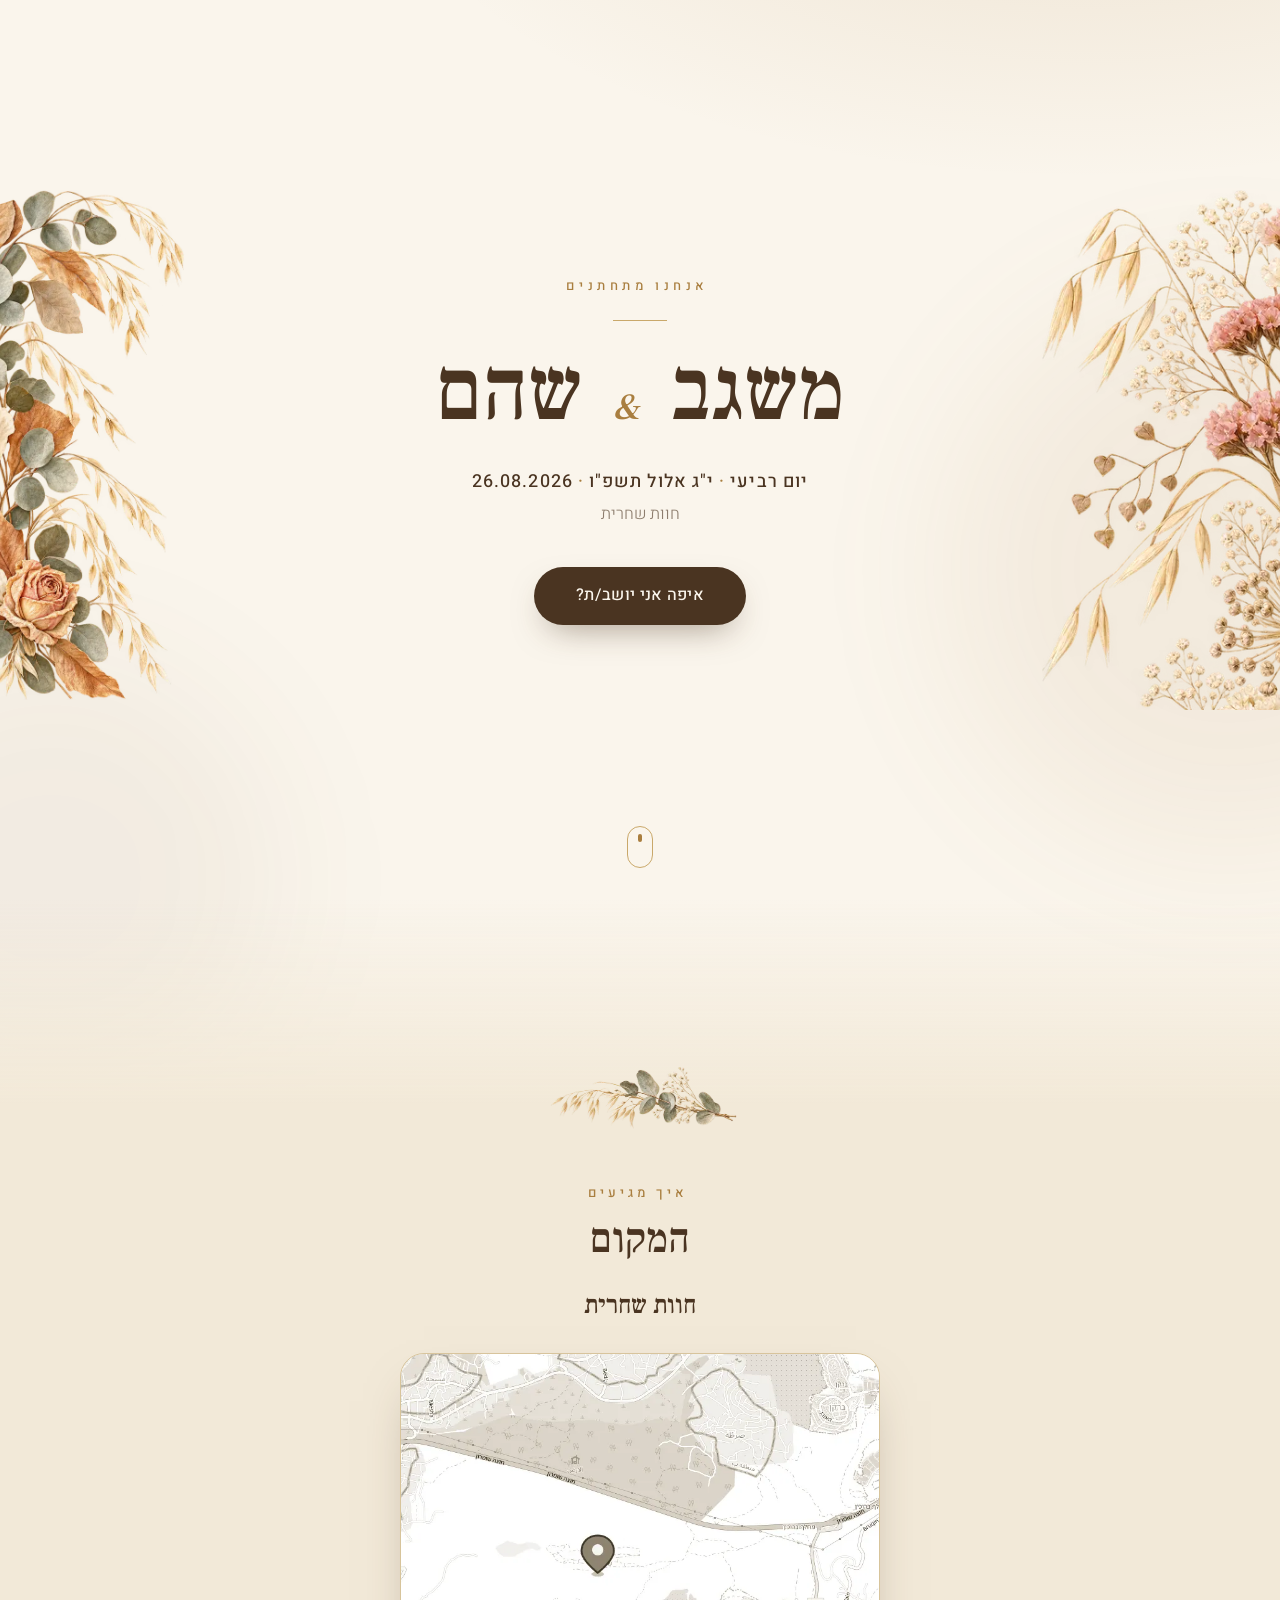
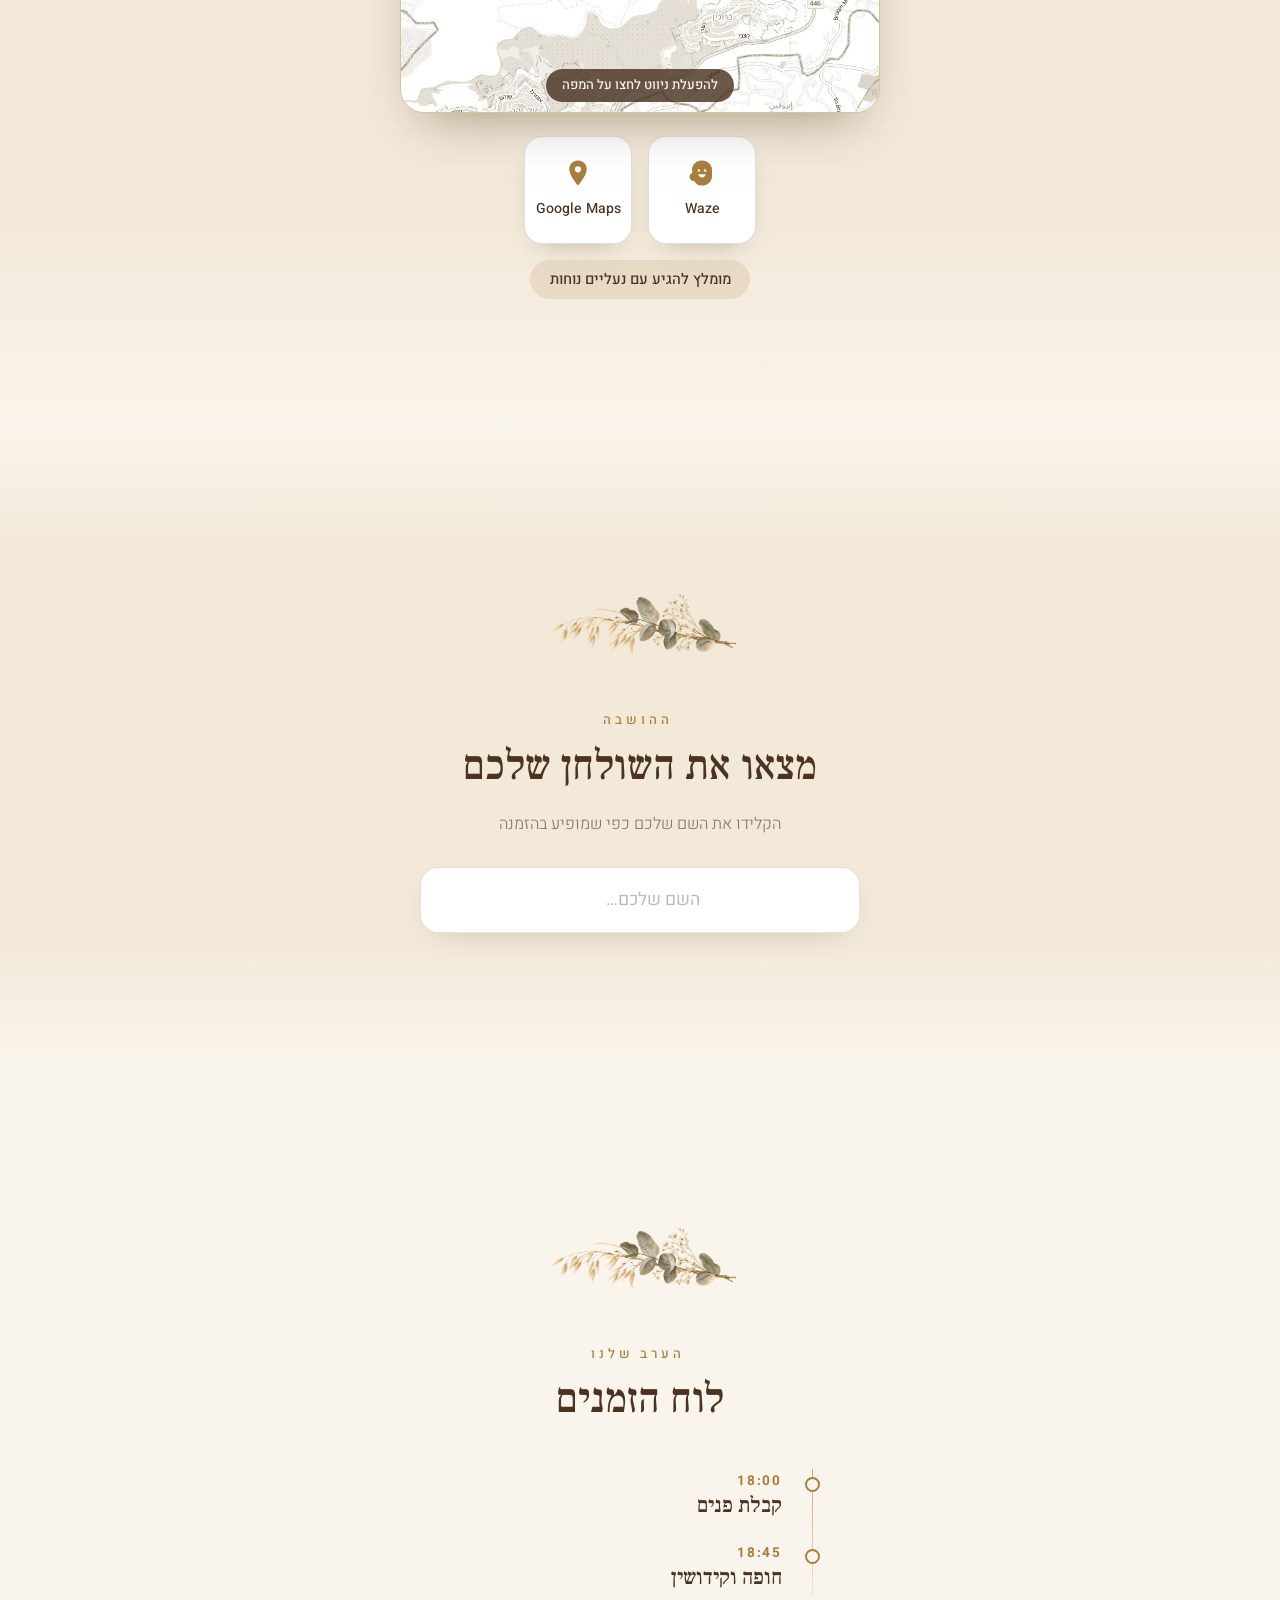
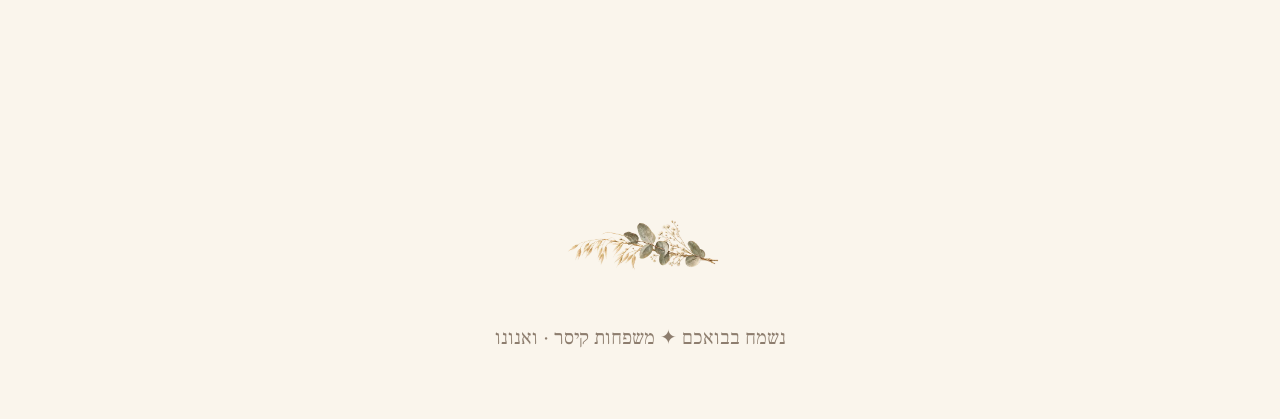
==== commit d4842468: "final-final seating (25.08): 13↔15 & 11↔14 swaps, +guests, name fixes: index.html" ====
--- a/index.html
+++ b/index.html
@@ -142,7 +142,7 @@
   </footer>
 
   <script src="event.js?v=9"></script>
-  <script src="guests.js?v=11"></script>
+  <script src="guests.js?v=12"></script>
   <script src="app.js?v=9"></script>
 </body>
 </html>
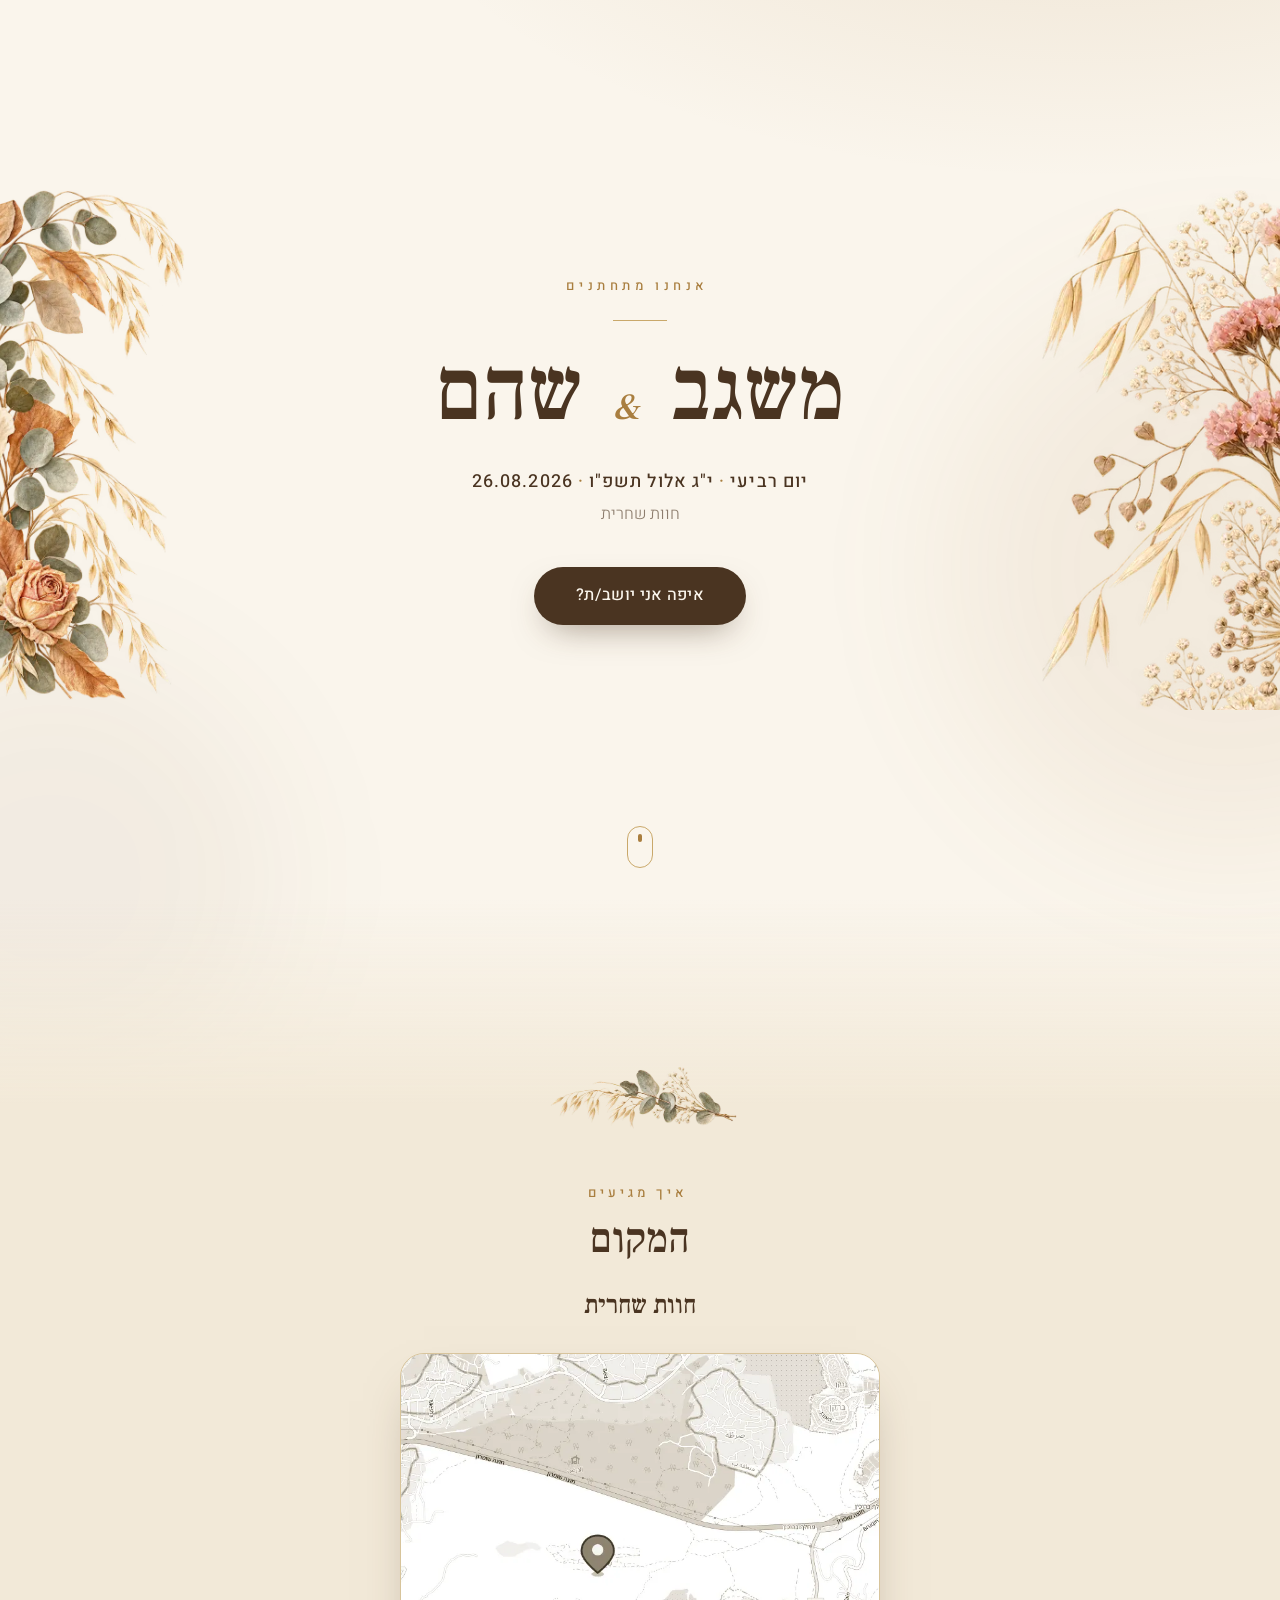
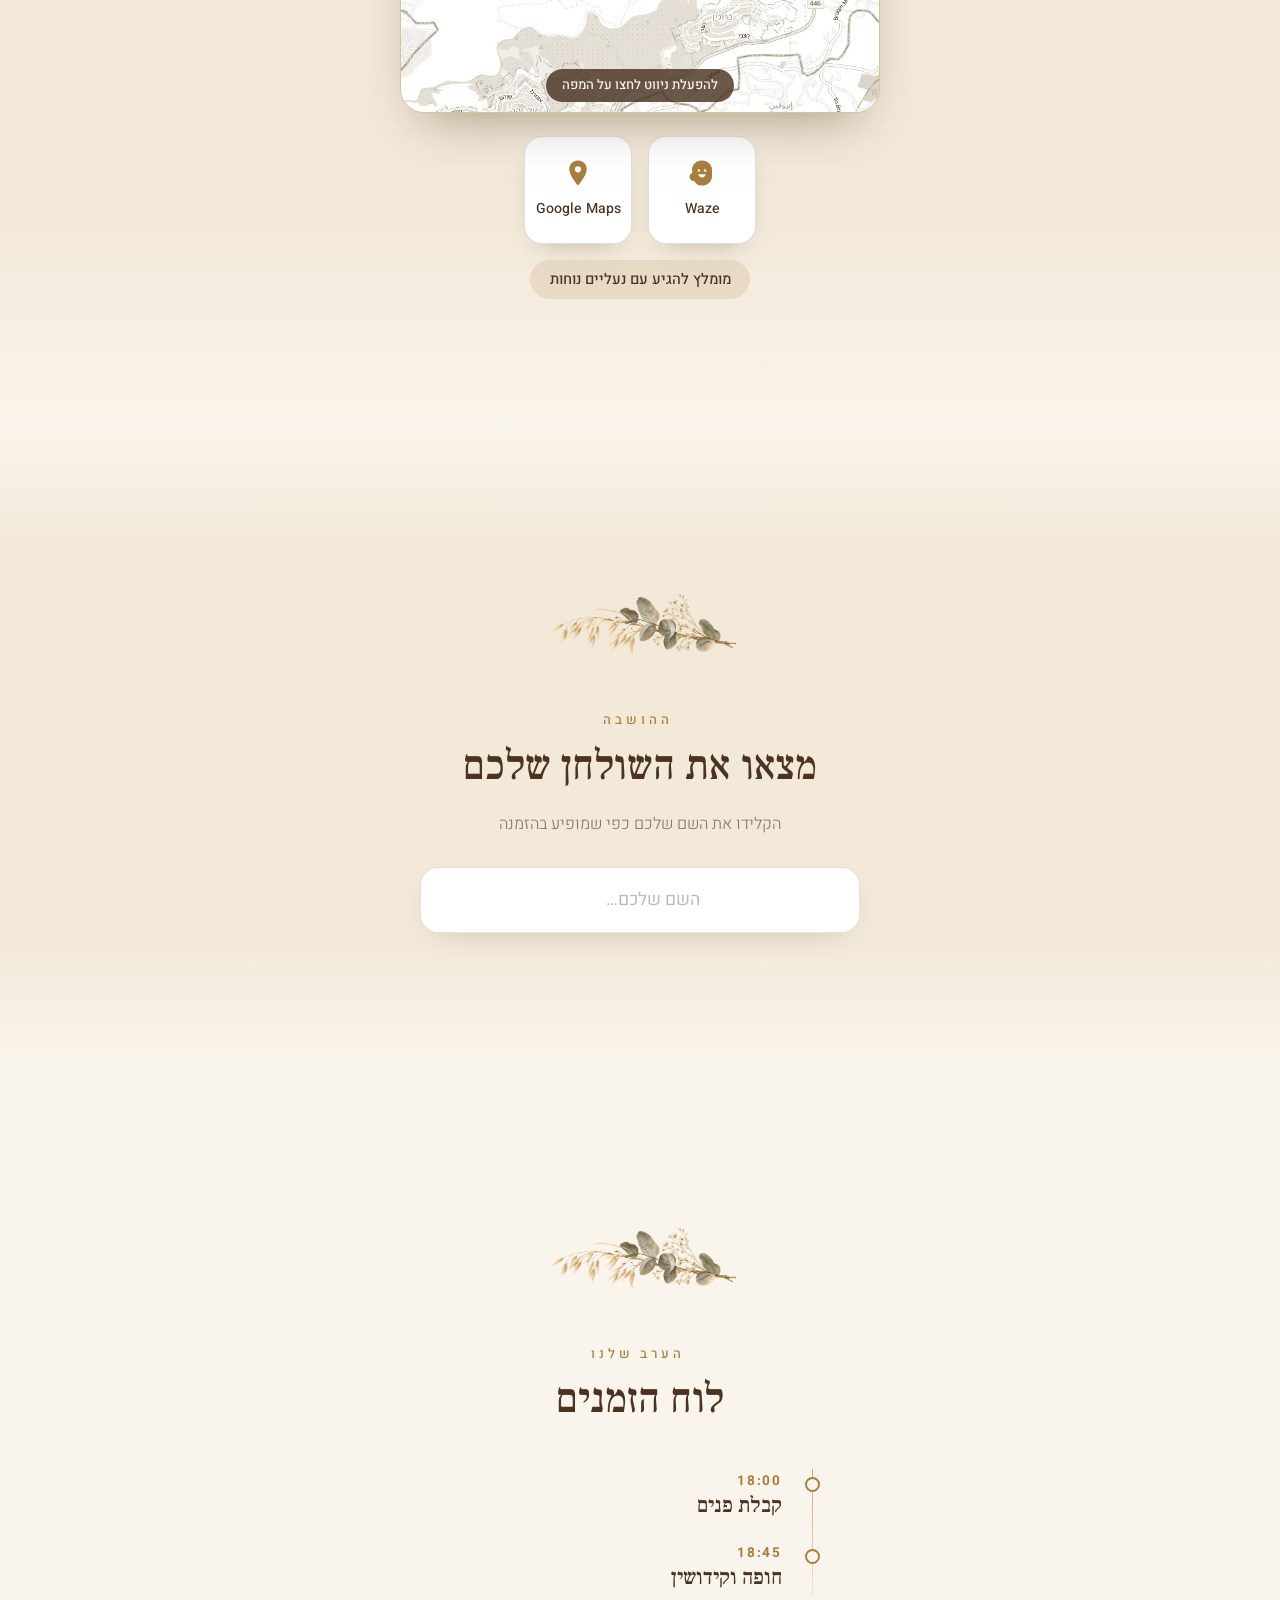
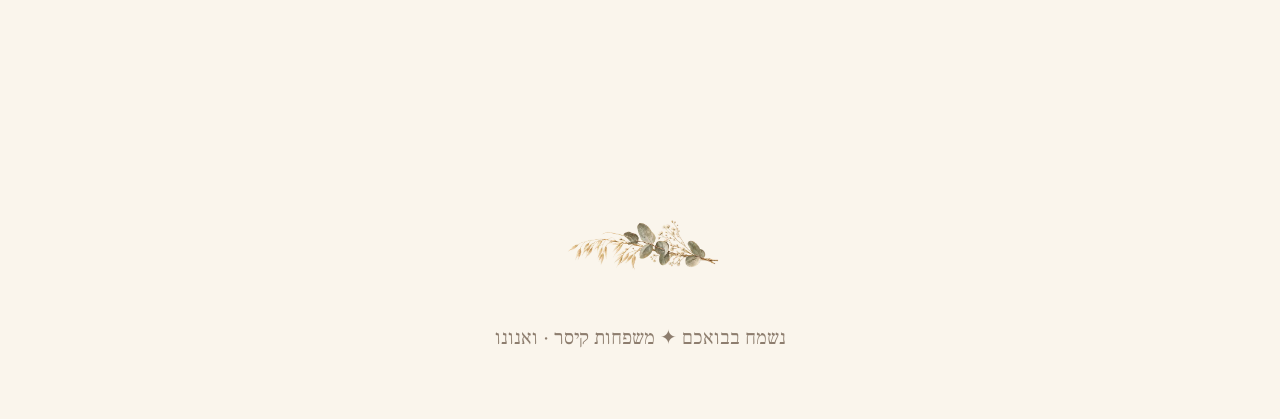
==== commit 78b003ab: "DOC-0033 update: +2 guests to table 4: index.html" ====
--- a/index.html
+++ b/index.html
@@ -142,7 +142,7 @@
   </footer>
 
   <script src="event.js?v=9"></script>
-  <script src="guests.js?v=12"></script>
+  <script src="guests.js?v=13"></script>
   <script src="app.js?v=9"></script>
 </body>
 </html>
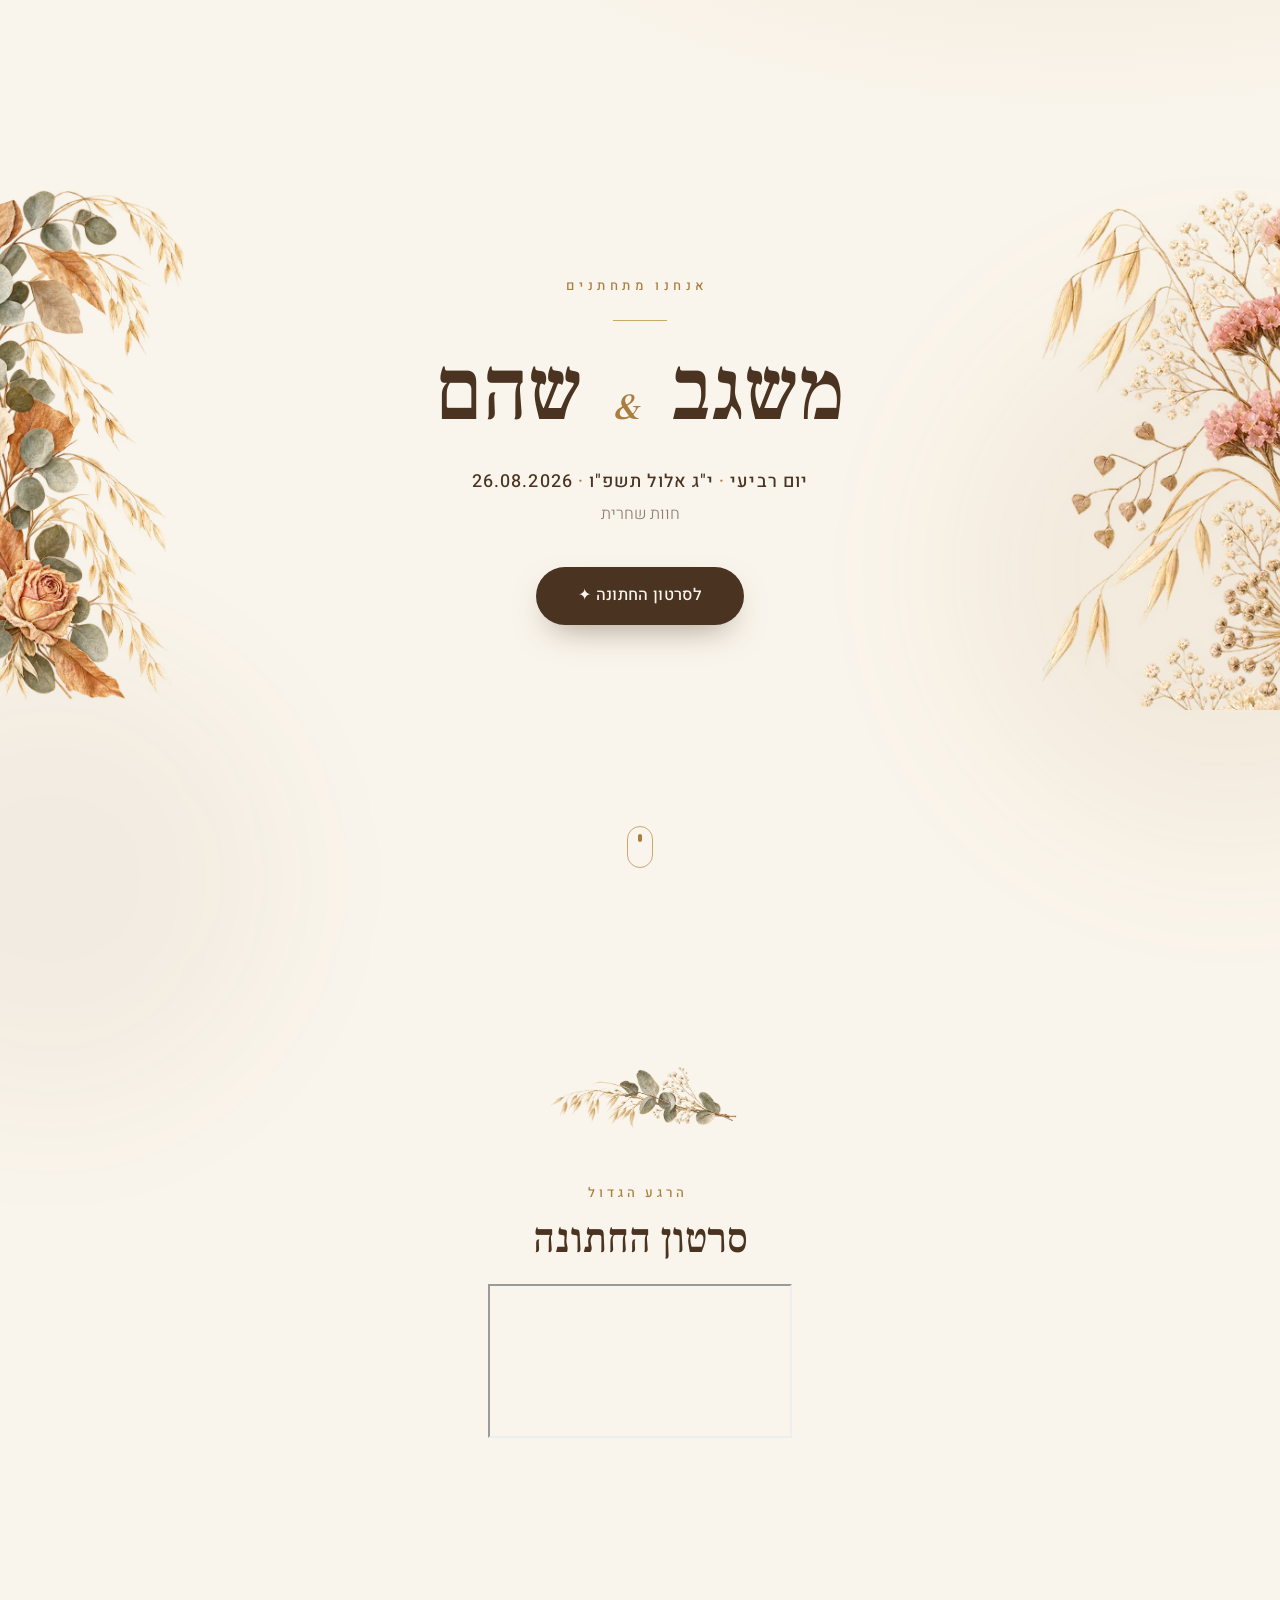
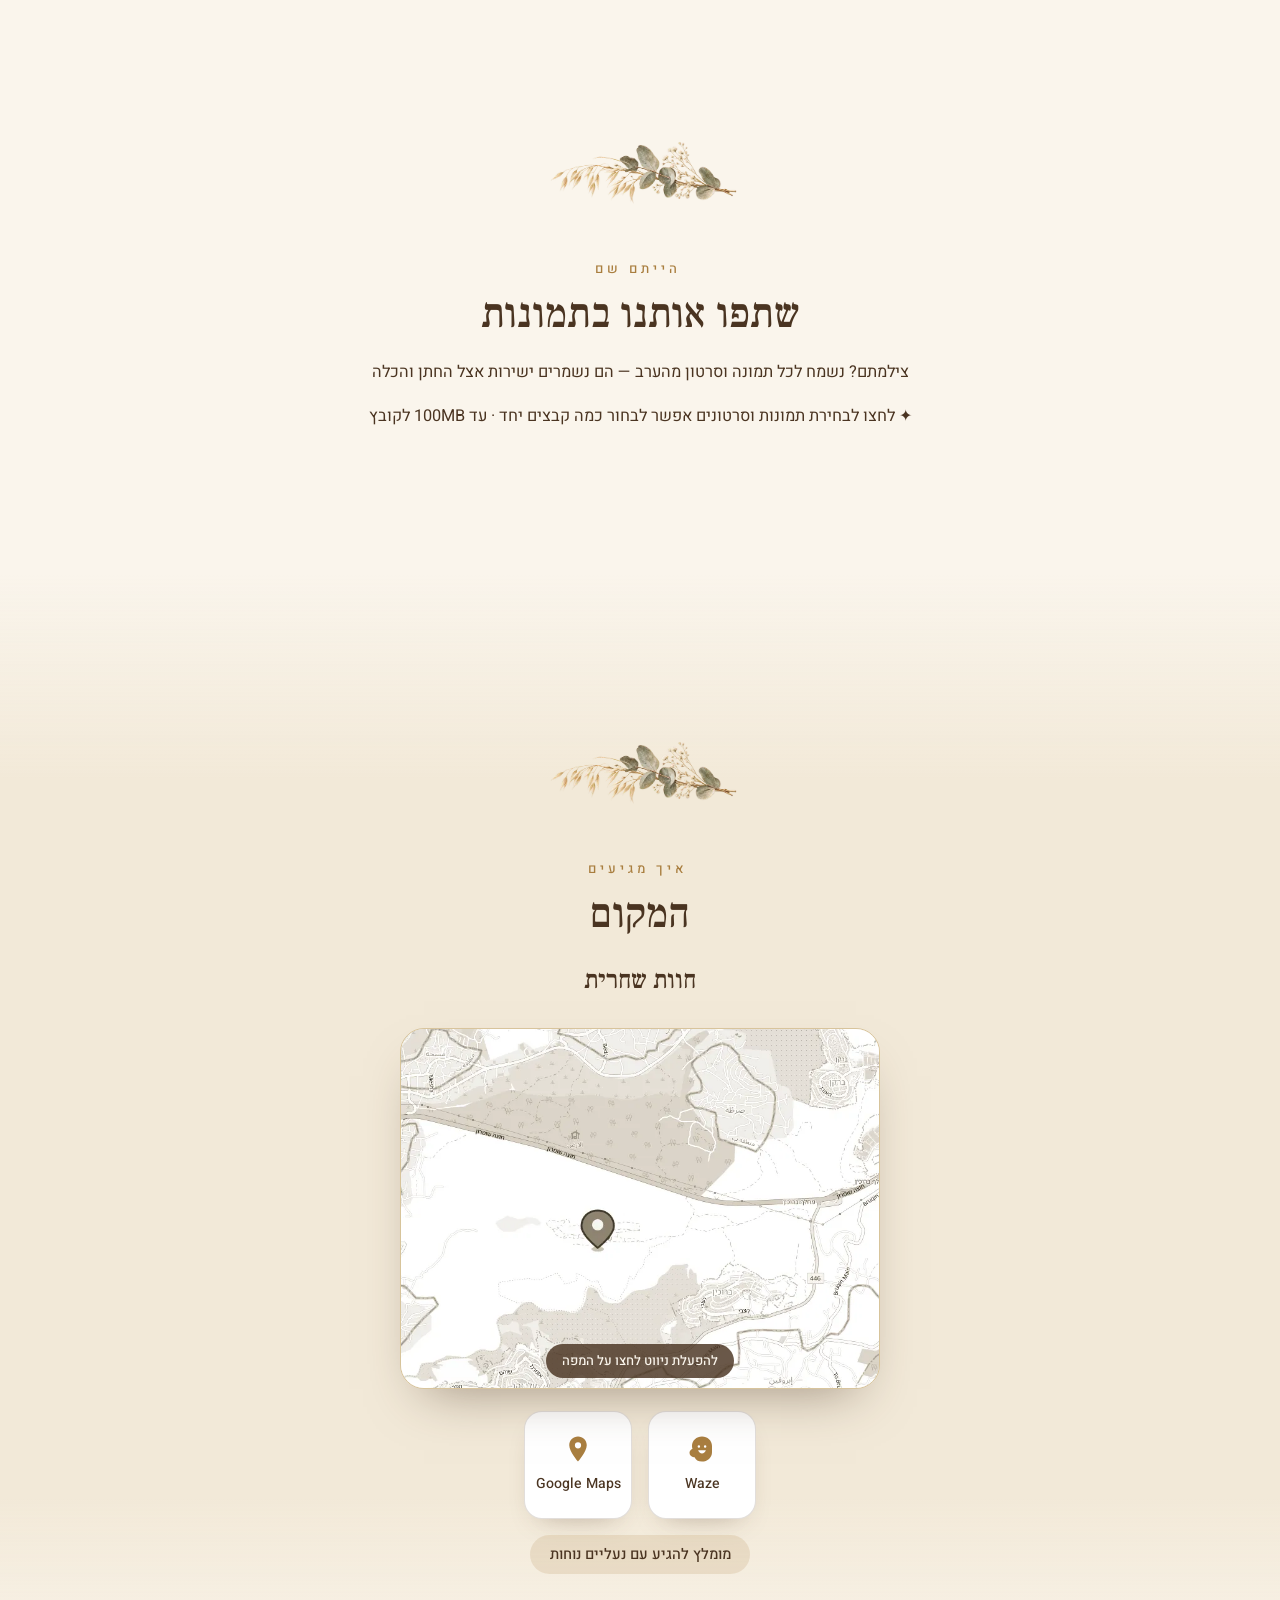
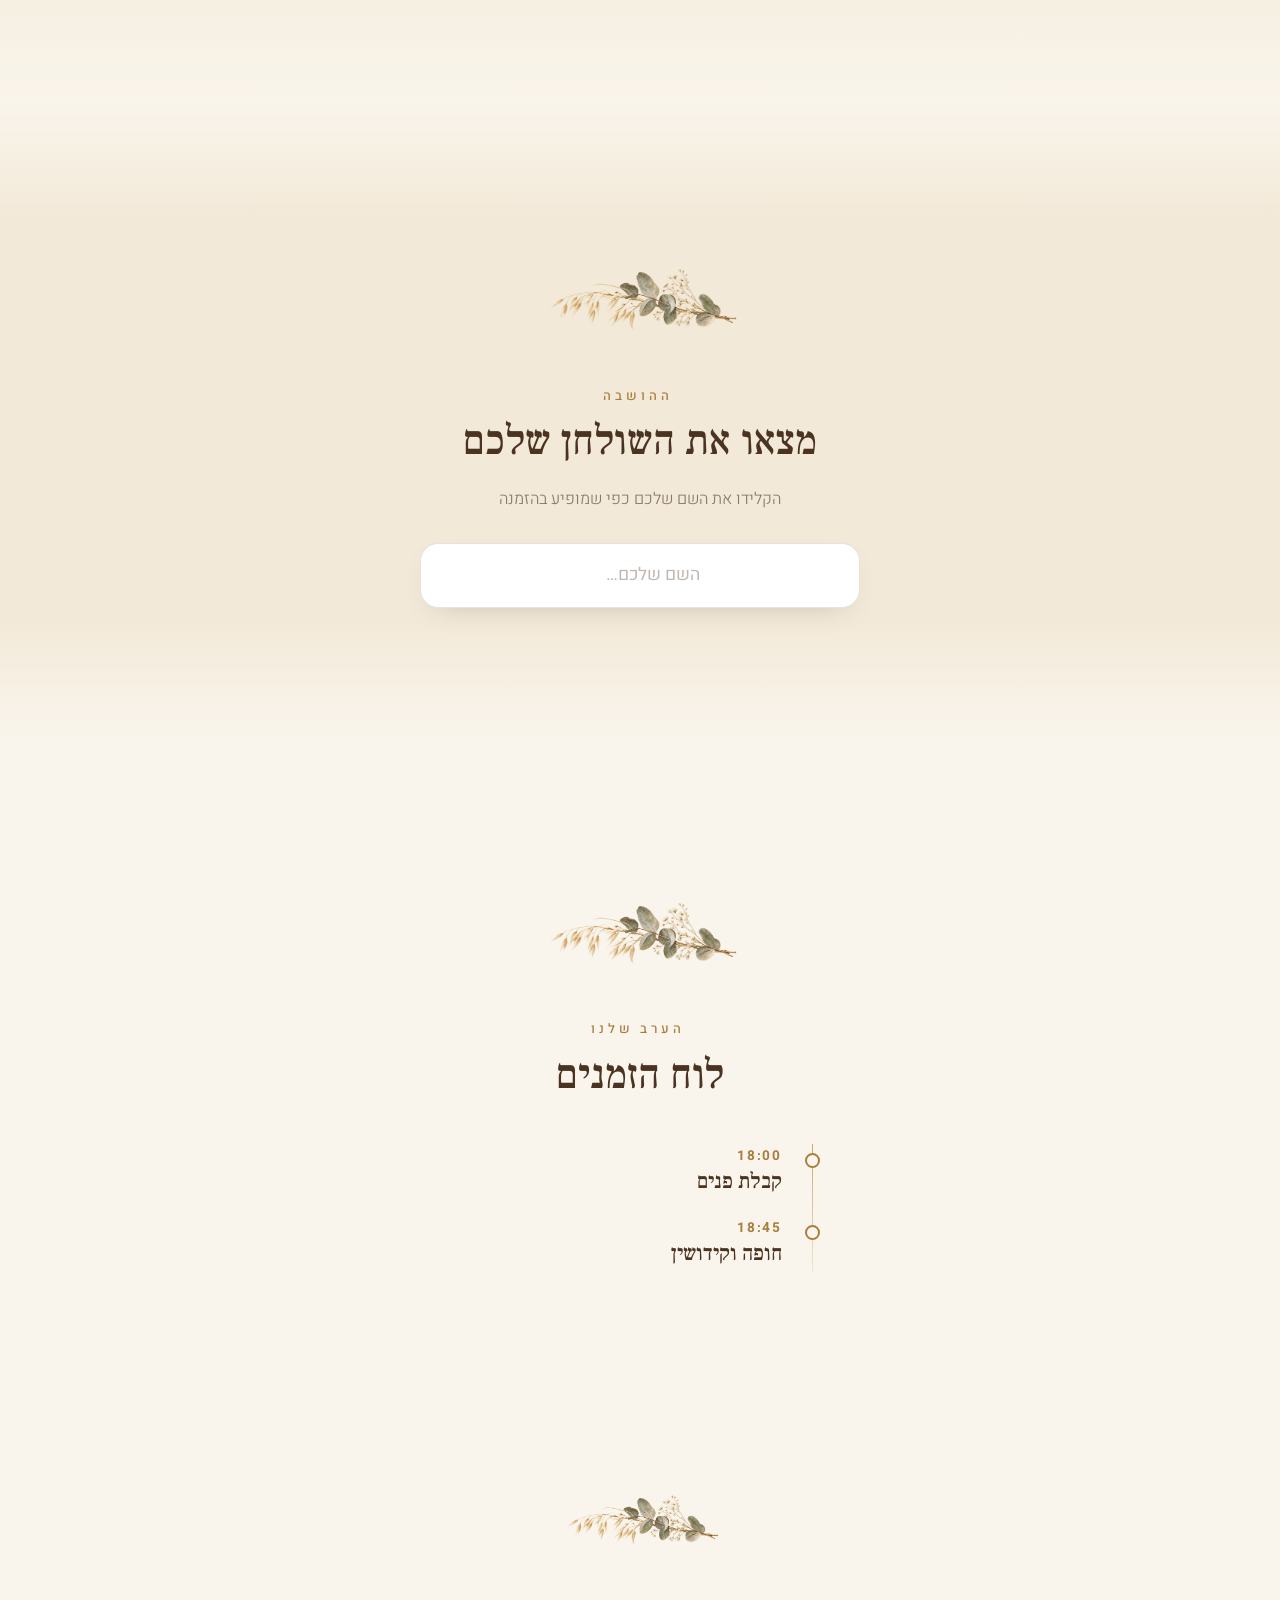
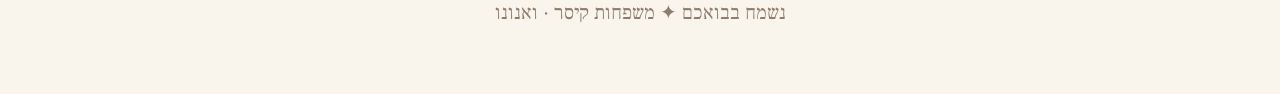
==== commit ab870d0b: "post-wedding: video embed + guest media uploads: index.html" ====
--- a/index.html
+++ b/index.html
@@ -11,7 +11,7 @@
   <link
     href="https://fonts.googleapis.com/css2?family=Frank+Ruhl+Libre:wght@400;500;700&family=Heebo:wght@300;400;500;700&display=swap"
     rel="stylesheet" />
-  <link rel="stylesheet" href="styles.css?v=10" />
+  <link rel="stylesheet" href="styles.css?v=14" />
   <style>
     html, body { overflow-x: hidden; overflow-x: clip; }
     .flora{position:absolute;overflow:hidden;pointer-events:none;z-index:0;width:92px;height:390px;top:0;bottom:0;margin-top:auto;margin-bottom:auto}
@@ -46,13 +46,42 @@
     </h1>
     <p class="hero__date reveal-load" data-stagger="3" id="event-date">—</p>
     <p class="hero__venue-line reveal-load" data-stagger="4" id="hero-venue">—</p>
-    <a class="hero__cta reveal-load" data-stagger="5" href="#finder">איפה אני יושב/ת?</a>
+    <a class="hero__cta reveal-load" data-stagger="5" href="#video">לסרטון החתונה ✦</a>
     <div class="hero__scroll reveal-load" data-stagger="6" aria-hidden="true">
       <span class="hero__scroll-dot"></span>
     </div>
   </header>
 
   <main>
+    <!-- ═══════════ VIDEO ═══════════ -->
+    <section class="video section" id="video" aria-labelledby="video-title">
+      <div class="section__inner reveal">
+        <img class="section__sprig" src="assets/sprig.webp" alt="" aria-hidden="true" />
+        <p class="section__overline">הרגע הגדול</p>
+        <h2 class="section__title" id="video-title">סרטון החתונה</h2>
+        <div class="video__frame">
+          <iframe id="video-embed" src="" title="סרטון החתונה" allow="autoplay; fullscreen" allowfullscreen loading="lazy"></iframe>
+        </div>
+      </div>
+    </section>
+
+    <!-- ═══════════ GUEST UPLOADS ═══════════ -->
+    <section class="share section" id="share" aria-labelledby="share-title">
+      <div class="section__inner reveal">
+        <img class="section__sprig" src="assets/sprig.webp" alt="" aria-hidden="true" />
+        <p class="section__overline">הייתם שם</p>
+        <h2 class="section__title" id="share-title">שתפו אותנו בתמונות</h2>
+        <p class="share__hint">צילמתם? נשמח לכל תמונה וסרטון מהערב — הם נשמרים ישירות אצל החתן והכלה</p>
+        <label class="share__drop" id="share-drop">
+          <input type="file" id="share-input" accept="image/*,video/*" multiple hidden />
+          <span class="share__drop-icon" aria-hidden="true">✦</span>
+          <span class="share__drop-text">לחצו לבחירת תמונות וסרטונים</span>
+          <span class="share__drop-sub">אפשר לבחור כמה קבצים יחד · עד 100MB לקובץ</span>
+        </label>
+        <ul class="share__list" id="share-list"></ul>
+      </div>
+    </section>
+
     <!-- ═══════════ VENUE ═══════════ -->
     <section class="venue section" id="venue" aria-labelledby="venue-title">
       <div class="section__inner reveal">
@@ -141,8 +170,8 @@
     <p class="footer__note" id="footer-note">—</p>
   </footer>
 
-  <script src="event.js?v=9"></script>
-  <script src="guests.js?v=13"></script>
-  <script src="app.js?v=9"></script>
+  <script src="event.js?v=14"></script>
+  <script src="guests.js?v=14"></script>
+  <script src="app.js?v=14"></script>
 </body>
 </html>
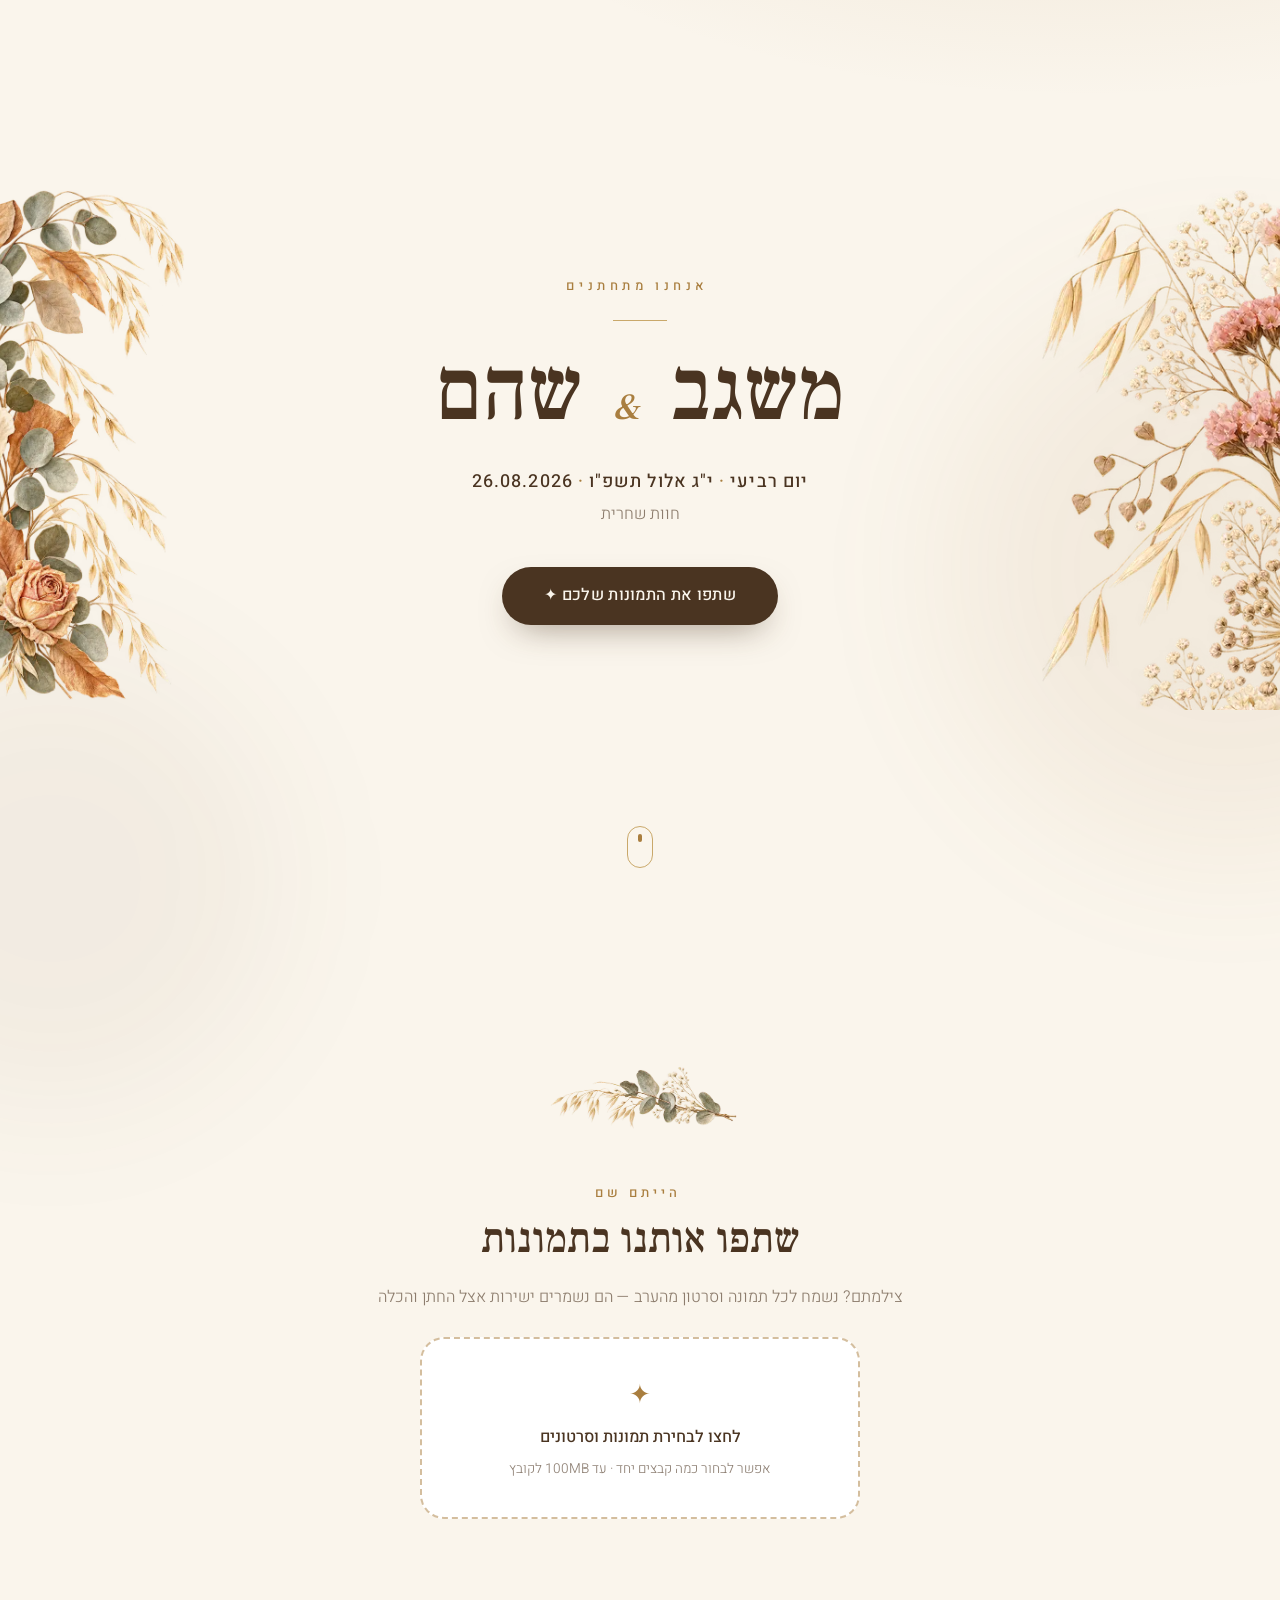
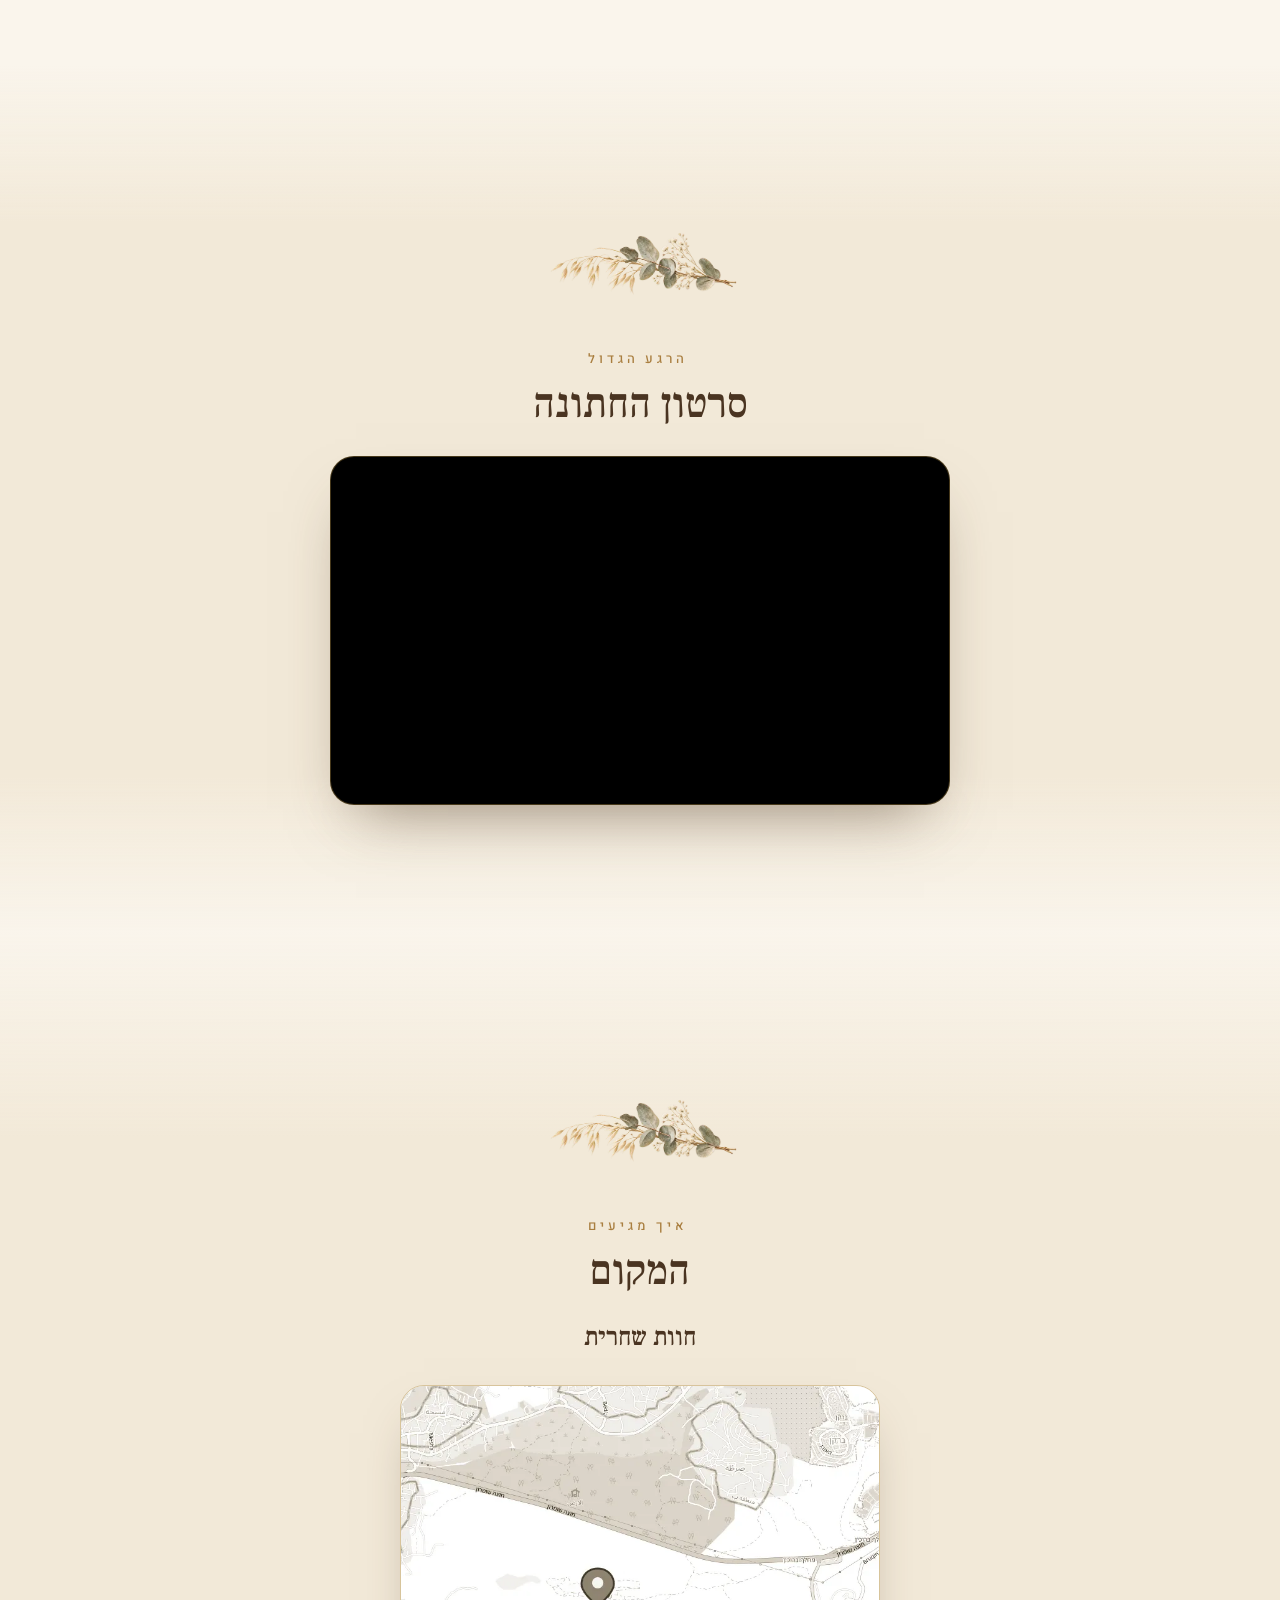
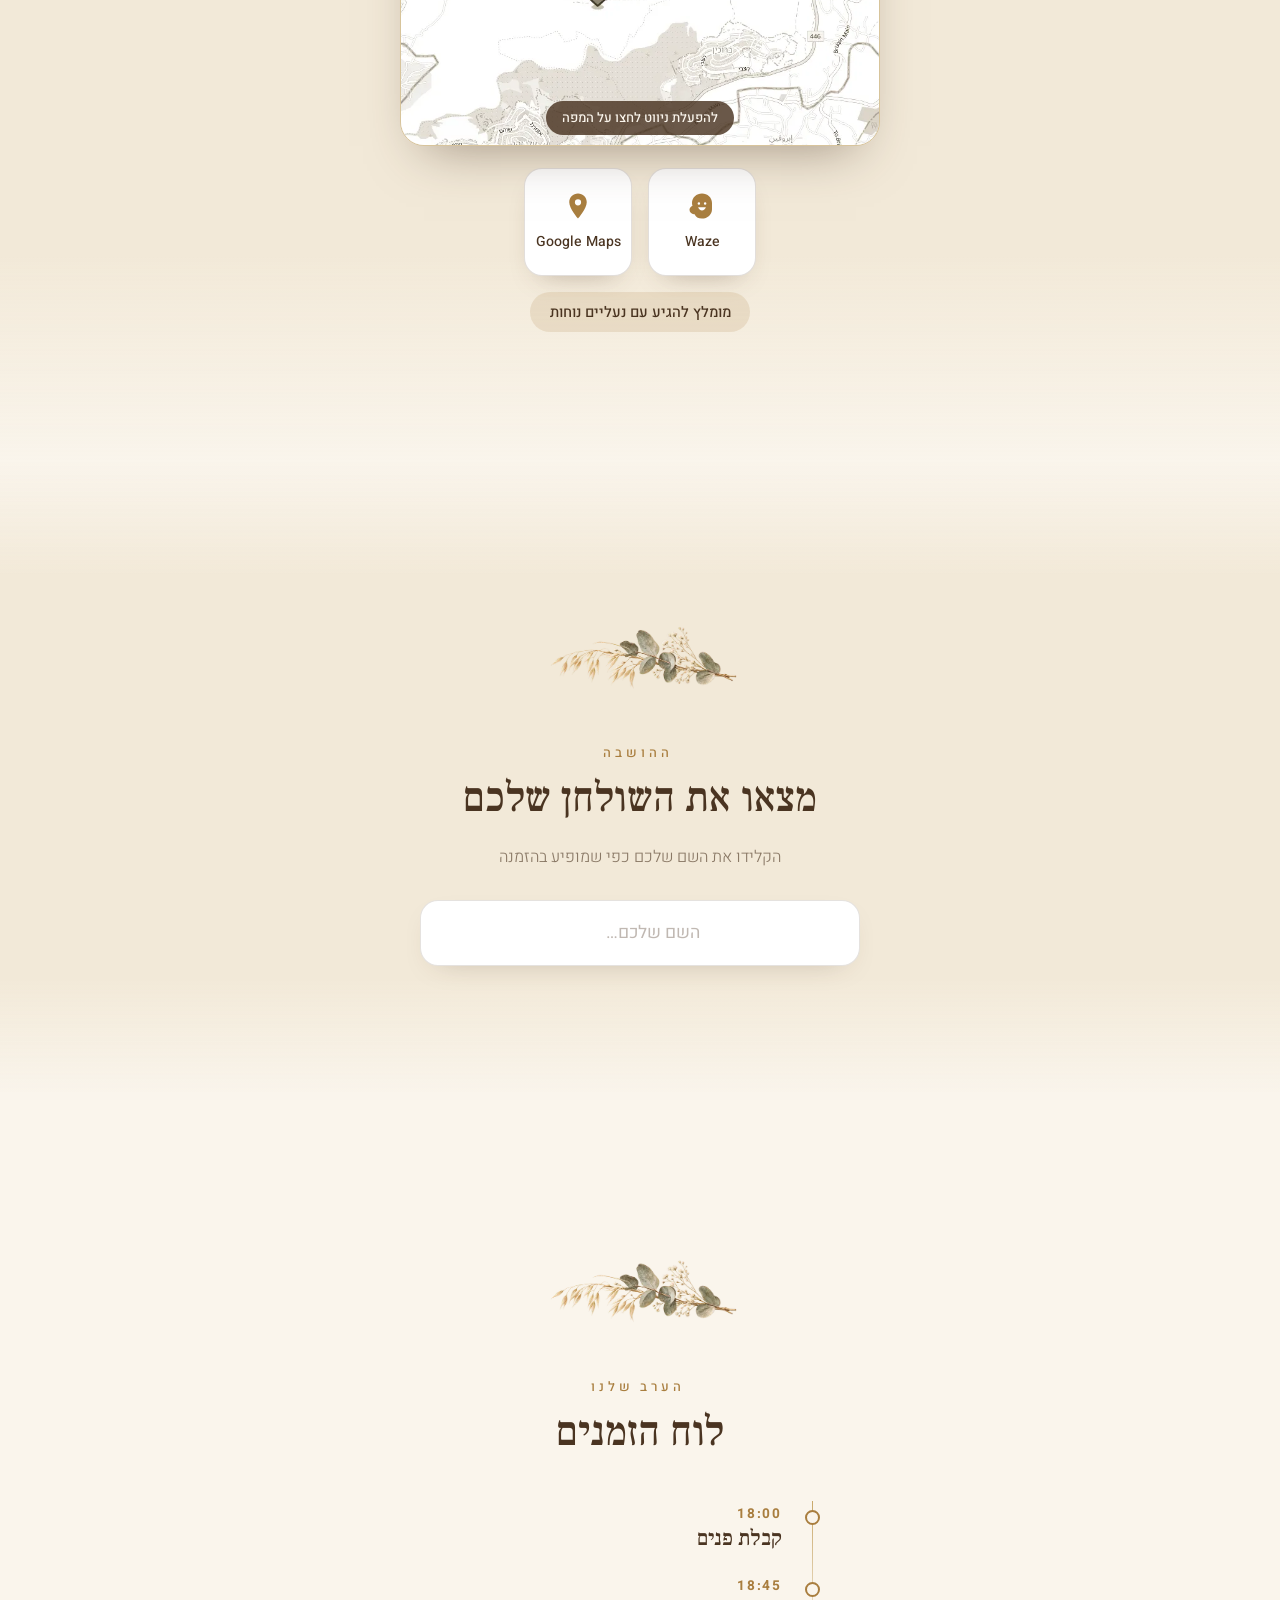
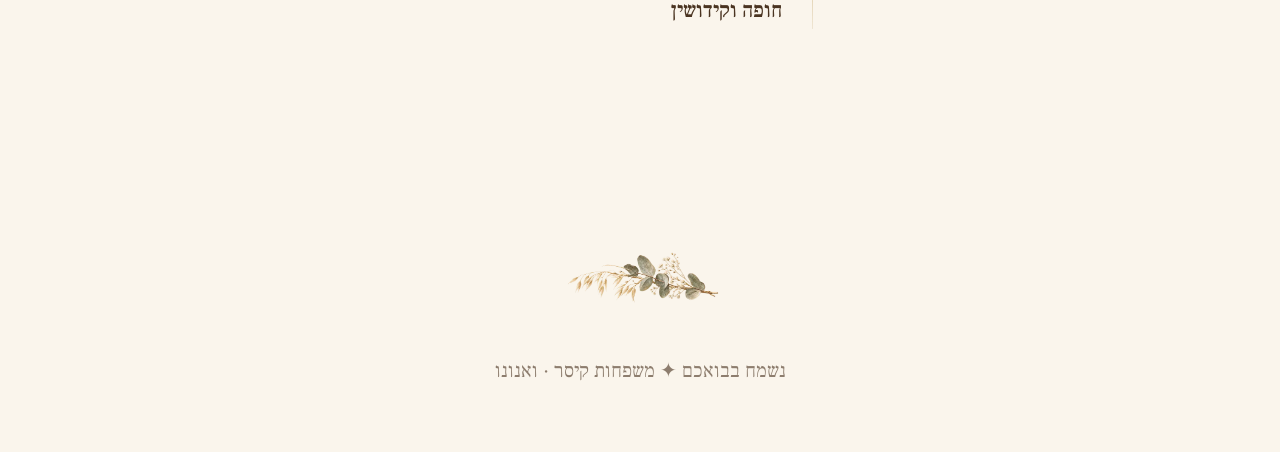
==== commit 2700f892: "uploads first — sharing is the main point; CTA → share" ====
--- a/index.html
+++ b/index.html
@@ -11,7 +11,7 @@
   <link
     href="https://fonts.googleapis.com/css2?family=Frank+Ruhl+Libre:wght@400;500;700&family=Heebo:wght@300;400;500;700&display=swap"
     rel="stylesheet" />
-  <link rel="stylesheet" href="styles.css?v=14" />
+  <link rel="stylesheet" href="styles.css?v=15" />
   <style>
     html, body { overflow-x: hidden; overflow-x: clip; }
     .flora{position:absolute;overflow:hidden;pointer-events:none;z-index:0;width:92px;height:390px;top:0;bottom:0;margin-top:auto;margin-bottom:auto}
@@ -46,24 +46,13 @@
     </h1>
     <p class="hero__date reveal-load" data-stagger="3" id="event-date">—</p>
     <p class="hero__venue-line reveal-load" data-stagger="4" id="hero-venue">—</p>
-    <a class="hero__cta reveal-load" data-stagger="5" href="#video">לסרטון החתונה ✦</a>
+    <a class="hero__cta reveal-load" data-stagger="5" href="#share">שתפו את התמונות שלכם ✦</a>
     <div class="hero__scroll reveal-load" data-stagger="6" aria-hidden="true">
       <span class="hero__scroll-dot"></span>
     </div>
   </header>
 
   <main>
-    <!-- ═══════════ VIDEO ═══════════ -->
-    <section class="video section" id="video" aria-labelledby="video-title">
-      <div class="section__inner reveal">
-        <img class="section__sprig" src="assets/sprig.webp" alt="" aria-hidden="true" />
-        <p class="section__overline">הרגע הגדול</p>
-        <h2 class="section__title" id="video-title">סרטון החתונה</h2>
-        <div class="video__frame">
-          <iframe id="video-embed" src="" title="סרטון החתונה" allow="autoplay; fullscreen" allowfullscreen loading="lazy"></iframe>
-        </div>
-      </div>
-    </section>
 
     <!-- ═══════════ GUEST UPLOADS ═══════════ -->
     <section class="share section" id="share" aria-labelledby="share-title">
@@ -79,6 +68,18 @@
           <span class="share__drop-sub">אפשר לבחור כמה קבצים יחד · עד 100MB לקובץ</span>
         </label>
         <ul class="share__list" id="share-list"></ul>
+      </div>
+    </section>
+
+    <!-- ═══════════ VIDEO ═══════════ -->
+    <section class="video section" id="video" aria-labelledby="video-title">
+      <div class="section__inner reveal">
+        <img class="section__sprig" src="assets/sprig.webp" alt="" aria-hidden="true" />
+        <p class="section__overline">הרגע הגדול</p>
+        <h2 class="section__title" id="video-title">סרטון החתונה</h2>
+        <div class="video__frame">
+          <iframe id="video-embed" src="" title="סרטון החתונה" allow="autoplay; fullscreen" allowfullscreen loading="lazy"></iframe>
+        </div>
       </div>
     </section>
 
--- a/styles.css
+++ b/styles.css
@@ -617,6 +617,68 @@
 }
 .venue__tile:active { transform: translateY(-1px) scale(0.97); }
 
+
+/* ═══════════ VIDEO ═══════════ */
+.video { background: linear-gradient(180deg, transparent, var(--cream-deep) 18%, var(--cream-deep) 82%, transparent); }
+.video__frame {
+  margin: 1.6rem auto 0;
+  max-width: 640px;
+  aspect-ratio: 16 / 9;
+  border-radius: calc(var(--radius) + 6px);
+  overflow: hidden;
+  border: 1px solid rgba(176, 141, 67, 0.4);
+  box-shadow: 0 30px 60px -26px rgba(74, 52, 33, 0.55);
+  background: #000;
+}
+.video__frame iframe { width: 100%; height: 100%; border: 0; display: block; }
+
+/* ═══════════ GUEST UPLOADS ═══════════ */
+.share__hint { margin: 0 0 1.6rem; color: var(--ink-muted); font-weight: 300; }
+.share__drop {
+  display: flex;
+  flex-direction: column;
+  align-items: center;
+  gap: 0.4rem;
+  max-width: 440px;
+  margin-inline: auto;
+  padding: 2.2rem 1.6rem;
+  background: #fff;
+  border: 2px dashed rgba(169, 126, 63, 0.5);
+  border-radius: calc(var(--radius) + 6px);
+  cursor: pointer;
+  transition: border-color 0.25s ease, background 0.25s ease, transform 0.3s var(--ease-spring);
+}
+.share__drop:hover, .share__drop.is-drag {
+  border-color: var(--gold);
+  background: var(--gold-faint);
+  transform: translateY(-3px);
+}
+.share__drop-icon { font-size: 1.6rem; color: var(--gold); }
+.share__drop-text { font-weight: 500; }
+.share__drop-sub { font-size: 0.85rem; color: var(--ink-muted); font-weight: 300; }
+.share__list {
+  list-style: none;
+  margin: 1.2rem auto 0;
+  padding: 0;
+  max-width: 440px;
+  text-align: start;
+}
+.share__list li {
+  display: flex;
+  justify-content: space-between;
+  gap: 1rem;
+  padding: 0.55rem 1rem;
+  background: #fff;
+  border: 1px solid rgba(74, 52, 33, 0.1);
+  border-radius: 12px;
+  margin-top: 0.45rem;
+  font-size: 0.92rem;
+}
+.share__file { overflow: hidden; text-overflow: ellipsis; white-space: nowrap; }
+.share__status { color: var(--gold); font-weight: 500; white-space: nowrap; }
+.share__list li.is-ok .share__status { color: #4a7c59; }
+.share__list li.is-err .share__status { color: #a05252; }
+
 /* ═══════════ FOOTER ═══════════ */
 .footer {
   text-align: center;
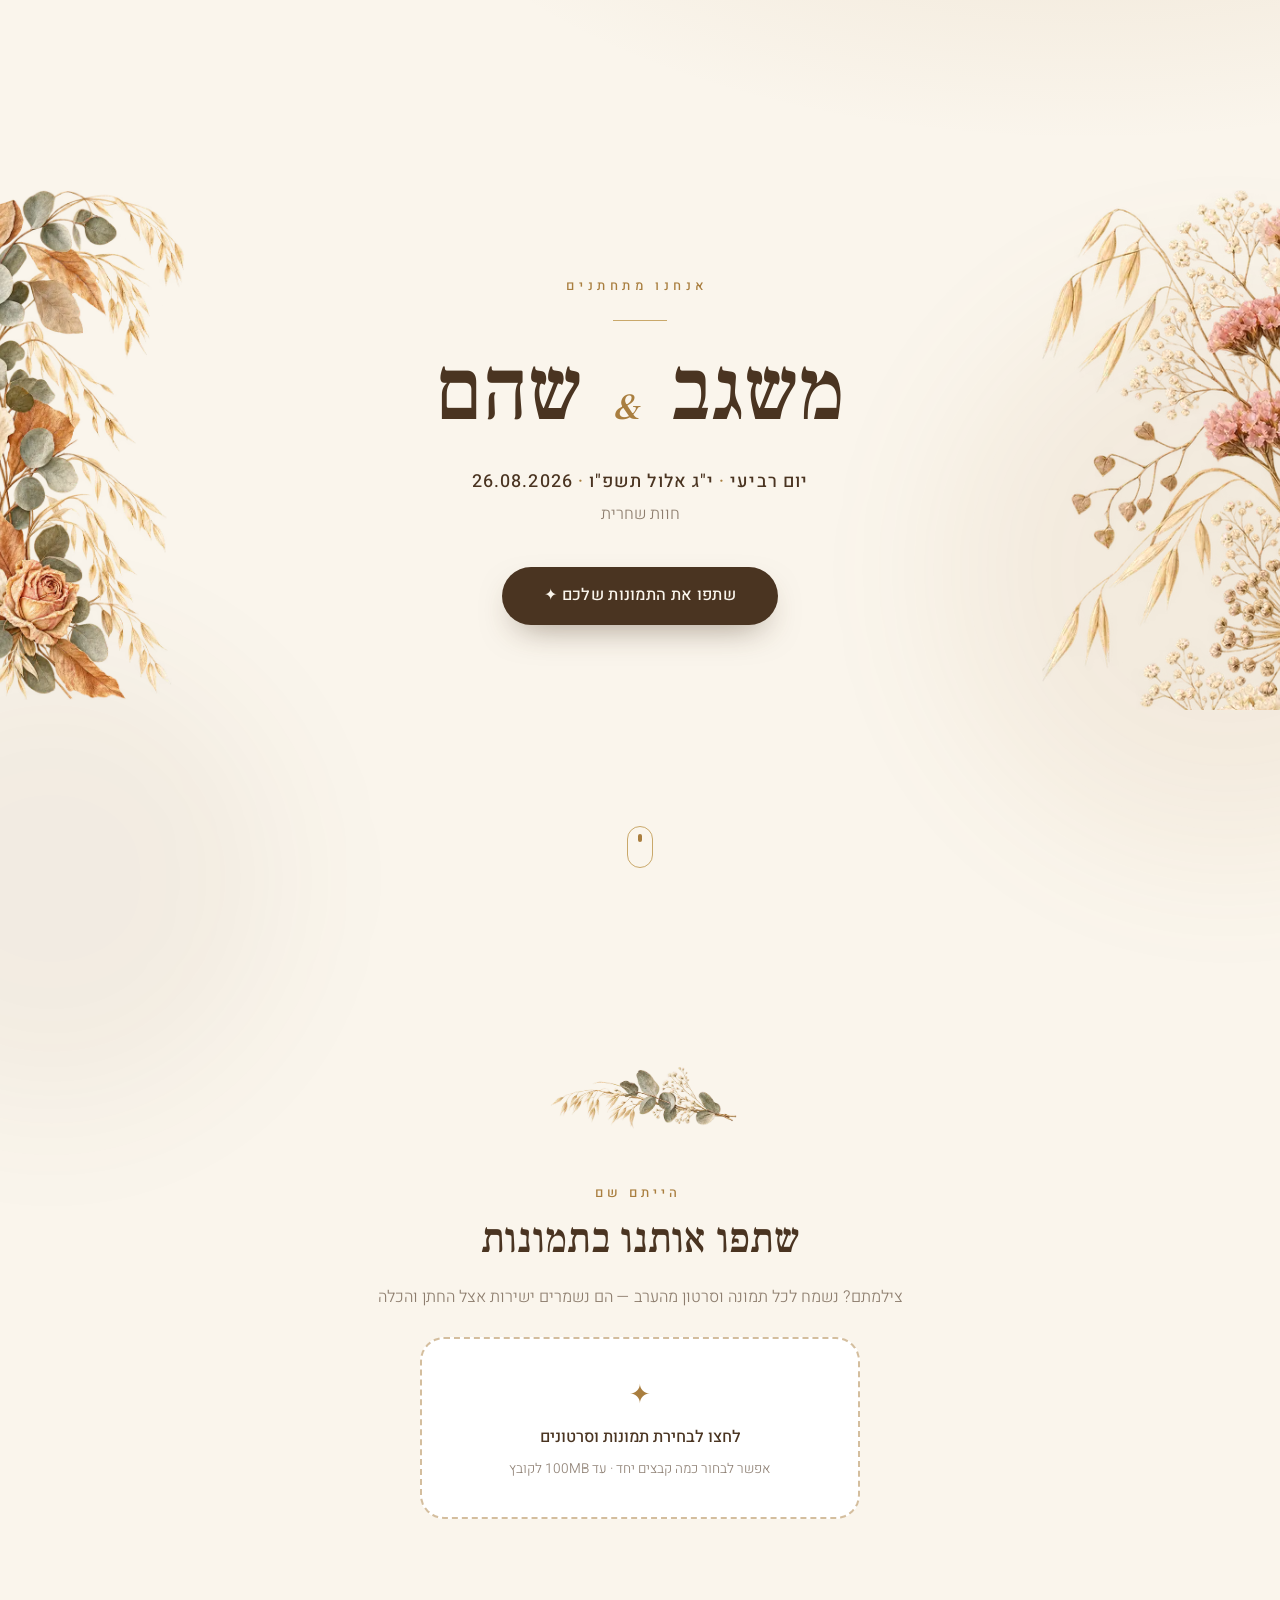
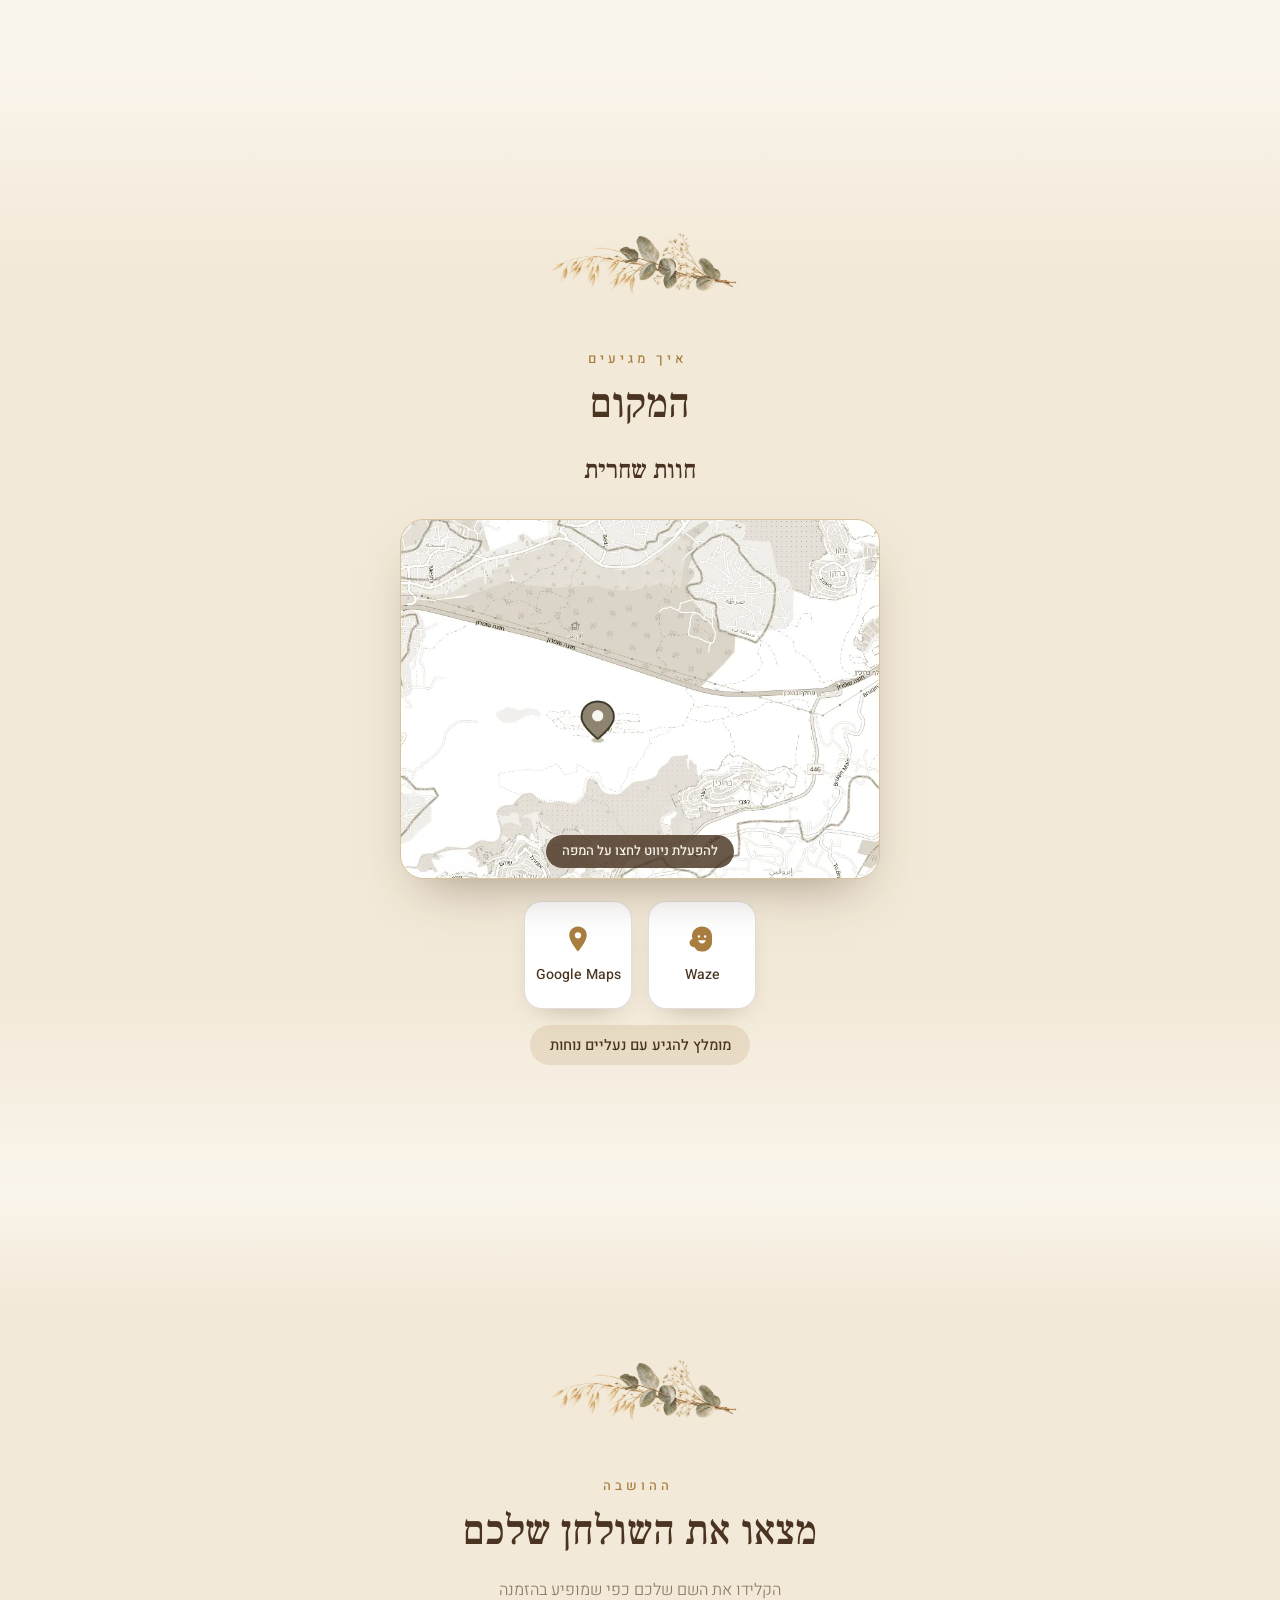
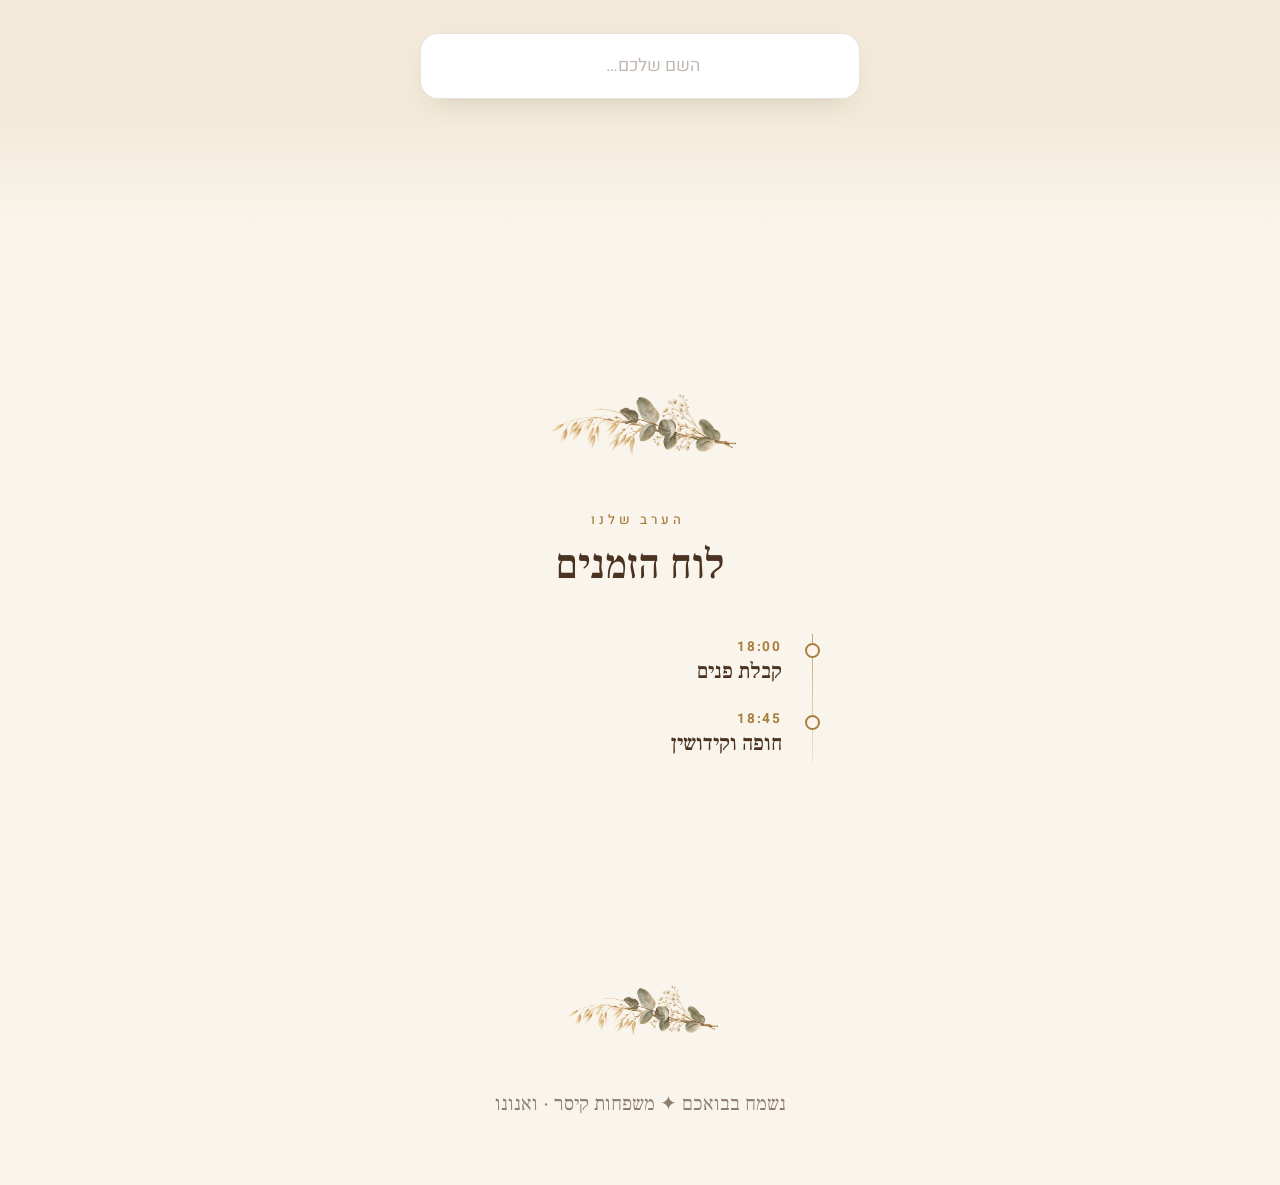
==== commit 385dfa37: "remove video section entirely: index.html" ====
--- a/index.html
+++ b/index.html
@@ -11,7 +11,7 @@
   <link
     href="https://fonts.googleapis.com/css2?family=Frank+Ruhl+Libre:wght@400;500;700&family=Heebo:wght@300;400;500;700&display=swap"
     rel="stylesheet" />
-  <link rel="stylesheet" href="styles.css?v=15" />
+  <link rel="stylesheet" href="styles.css?v=16" />
   <style>
     html, body { overflow-x: hidden; overflow-x: clip; }
     .flora{position:absolute;overflow:hidden;pointer-events:none;z-index:0;width:92px;height:390px;top:0;bottom:0;margin-top:auto;margin-bottom:auto}
@@ -71,17 +71,6 @@
       </div>
     </section>
 
-    <!-- ═══════════ VIDEO ═══════════ -->
-    <section class="video section" id="video" aria-labelledby="video-title">
-      <div class="section__inner reveal">
-        <img class="section__sprig" src="assets/sprig.webp" alt="" aria-hidden="true" />
-        <p class="section__overline">הרגע הגדול</p>
-        <h2 class="section__title" id="video-title">סרטון החתונה</h2>
-        <div class="video__frame">
-          <iframe id="video-embed" src="" title="סרטון החתונה" allow="autoplay; fullscreen" allowfullscreen loading="lazy"></iframe>
-        </div>
-      </div>
-    </section>
 
     <!-- ═══════════ VENUE ═══════════ -->
     <section class="venue section" id="venue" aria-labelledby="venue-title">
@@ -171,8 +160,8 @@
     <p class="footer__note" id="footer-note">—</p>
   </footer>
 
-  <script src="event.js?v=14"></script>
+  <script src="event.js?v=16"></script>
   <script src="guests.js?v=14"></script>
-  <script src="app.js?v=14"></script>
+  <script src="app.js?v=16"></script>
 </body>
 </html>
